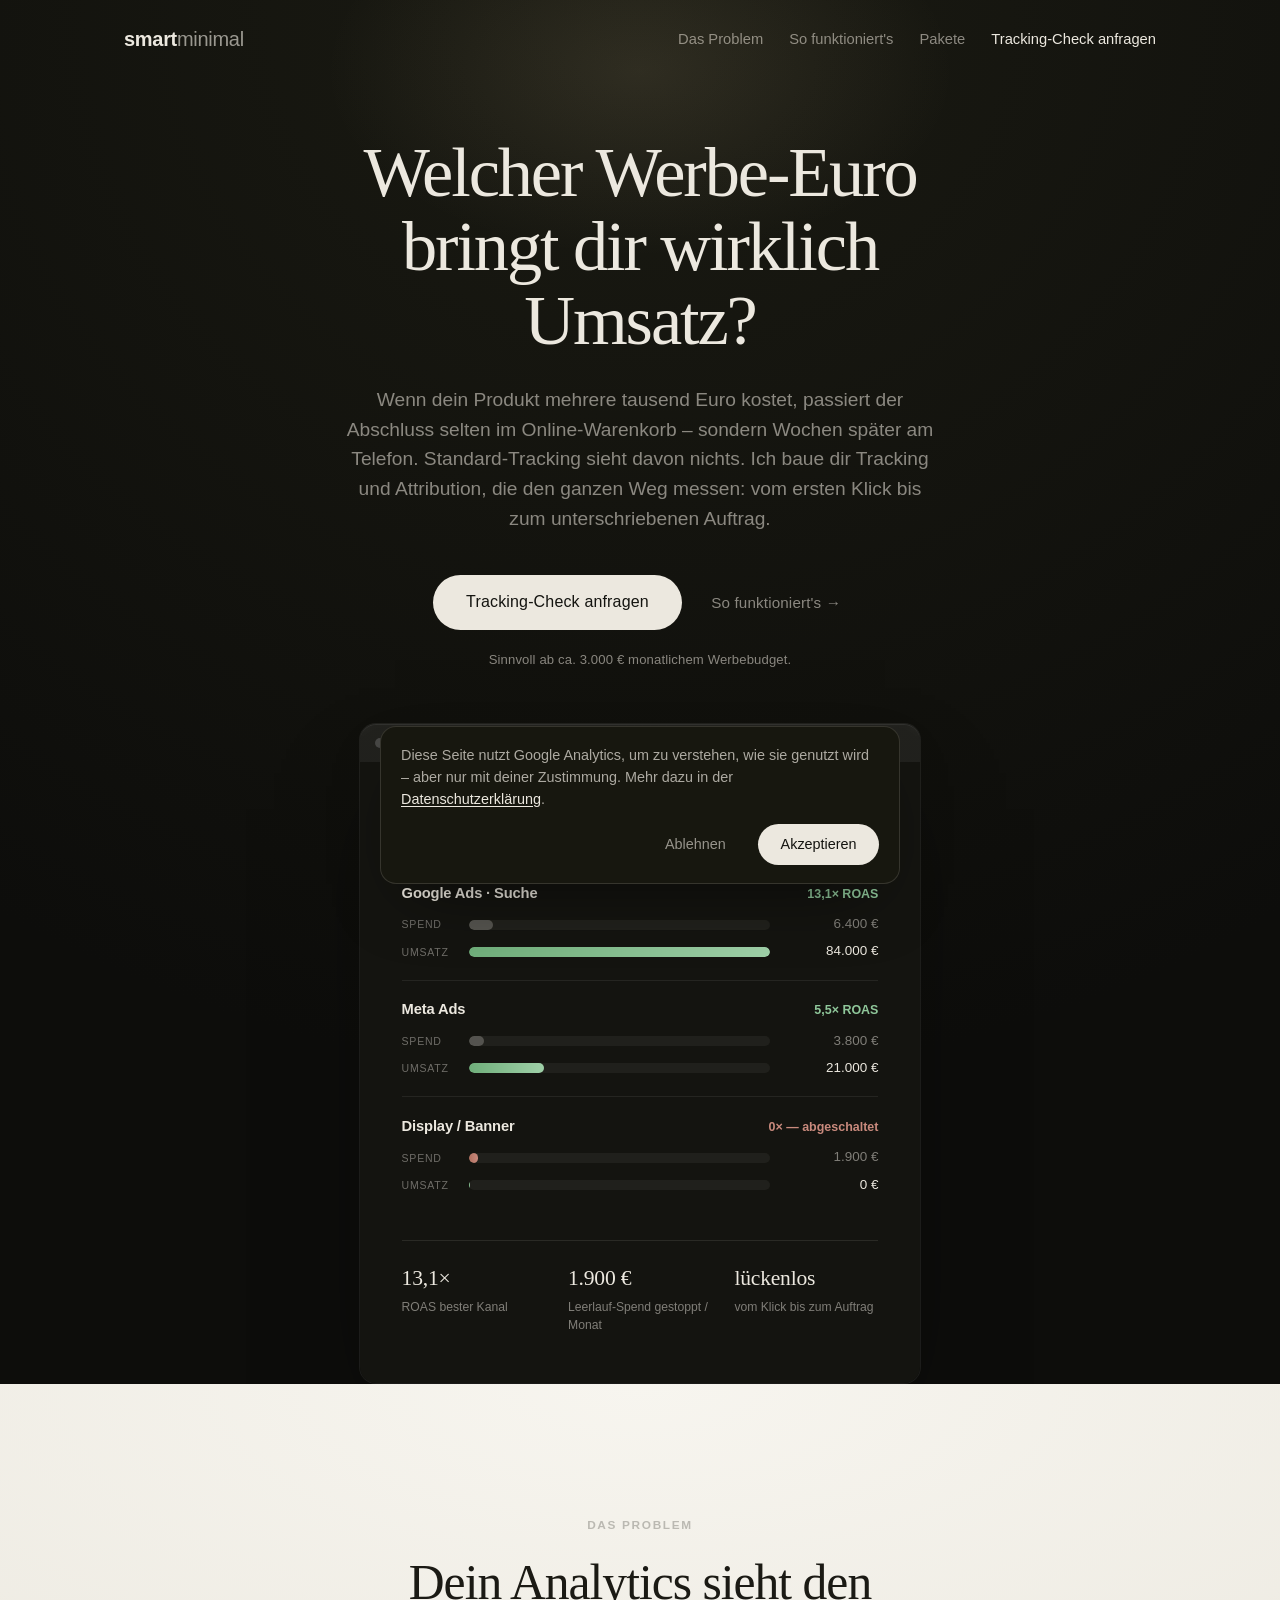
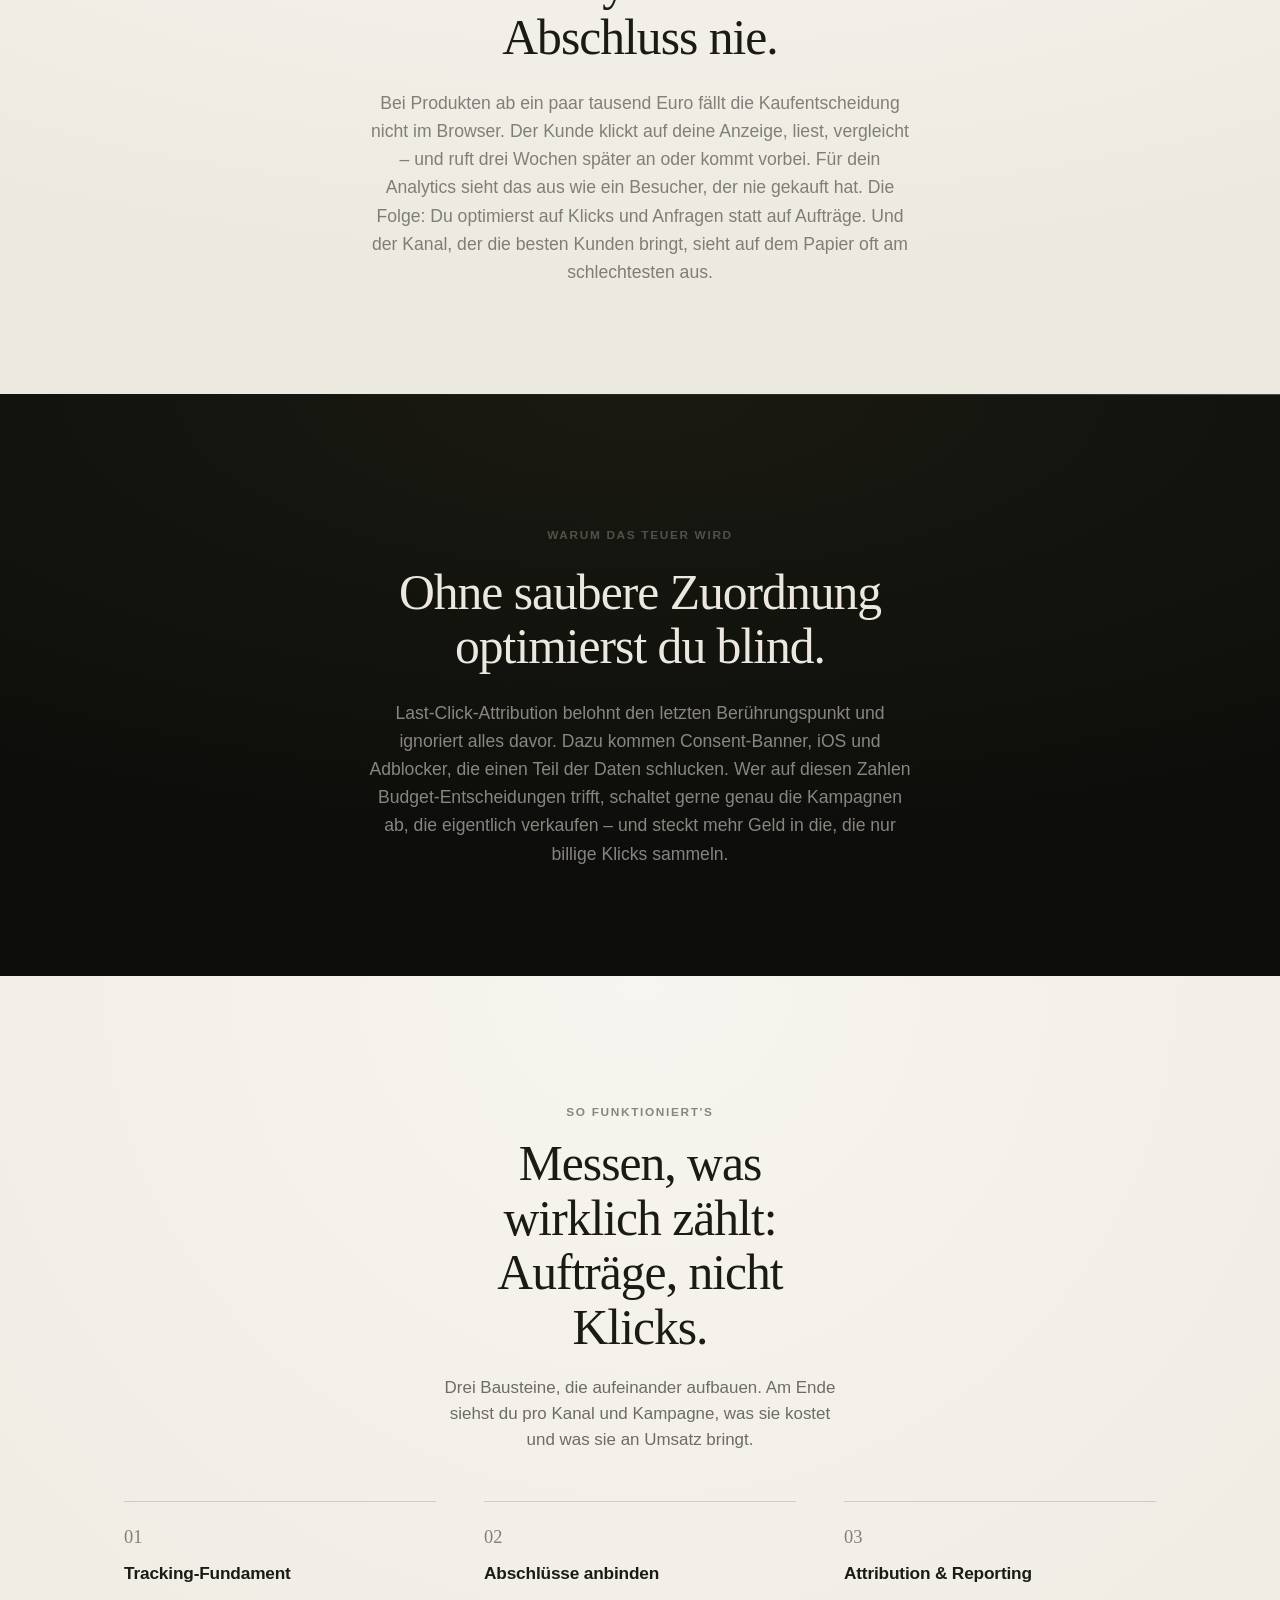
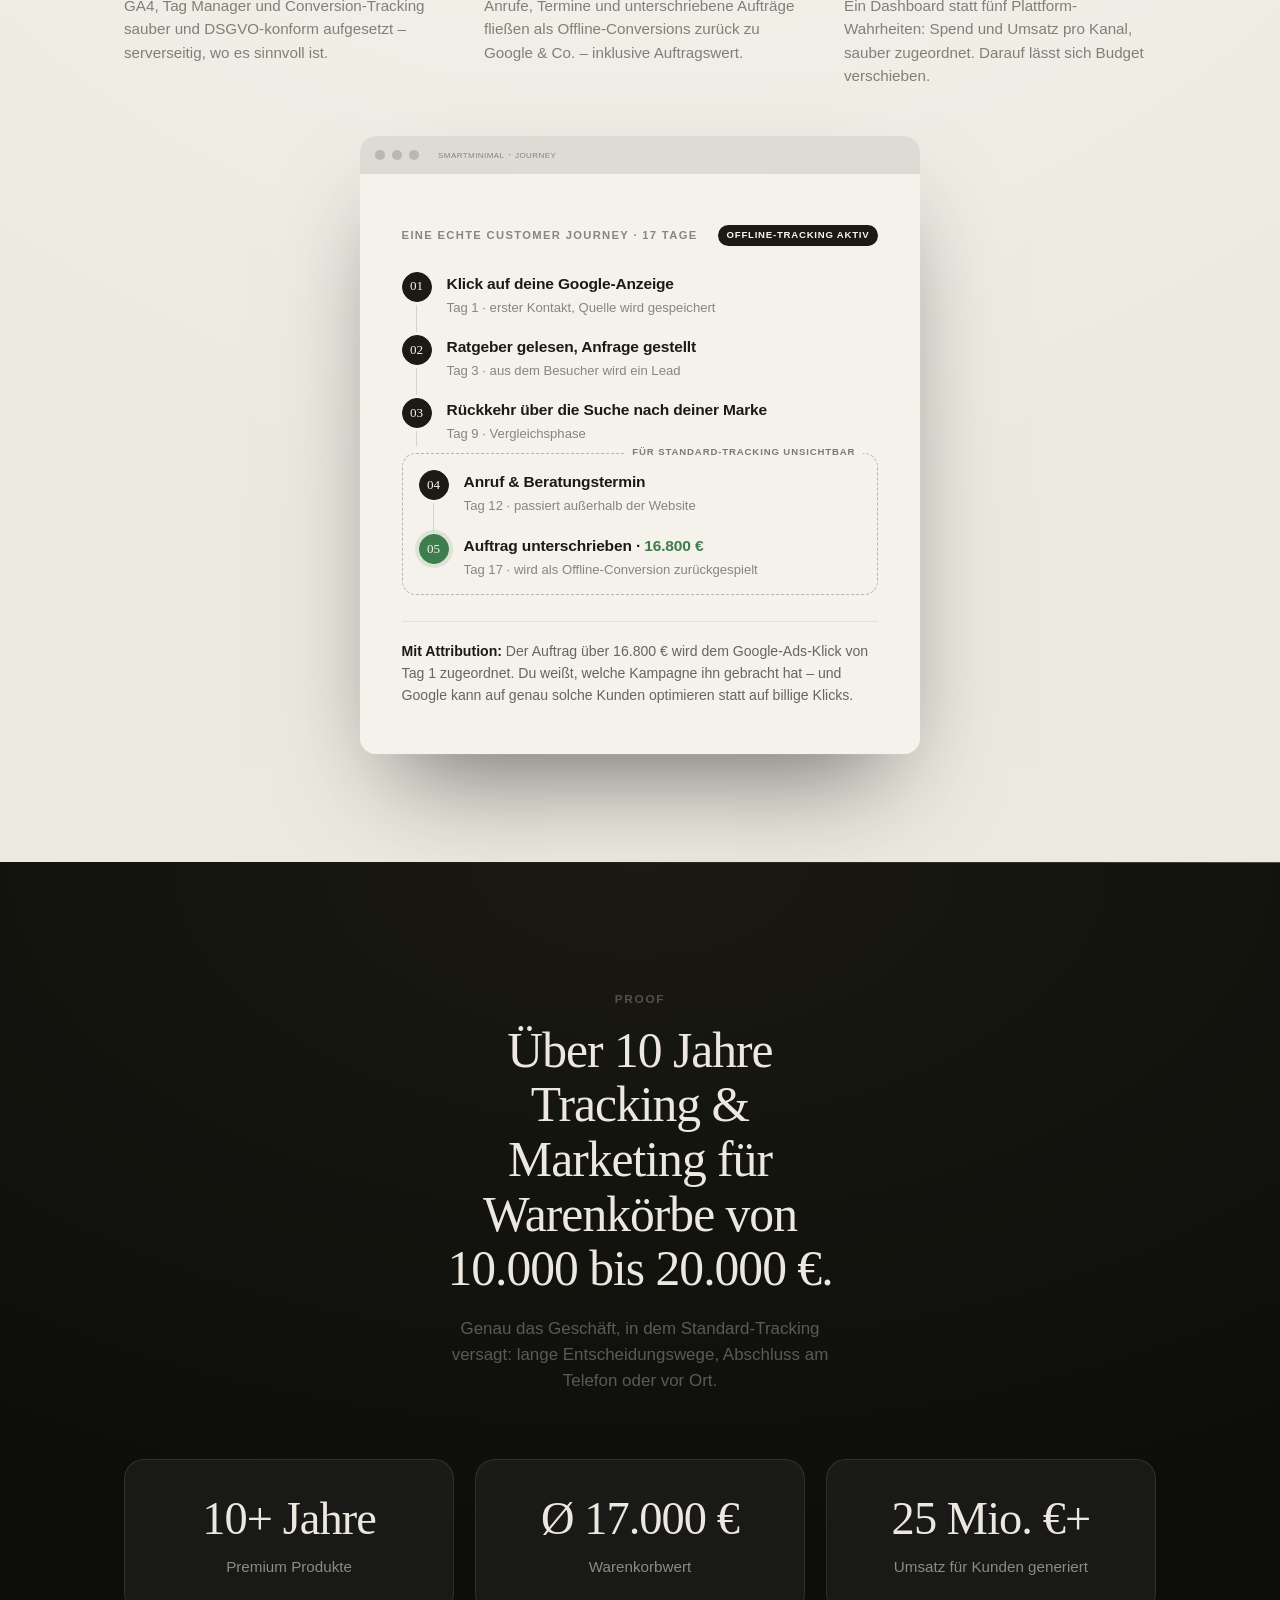
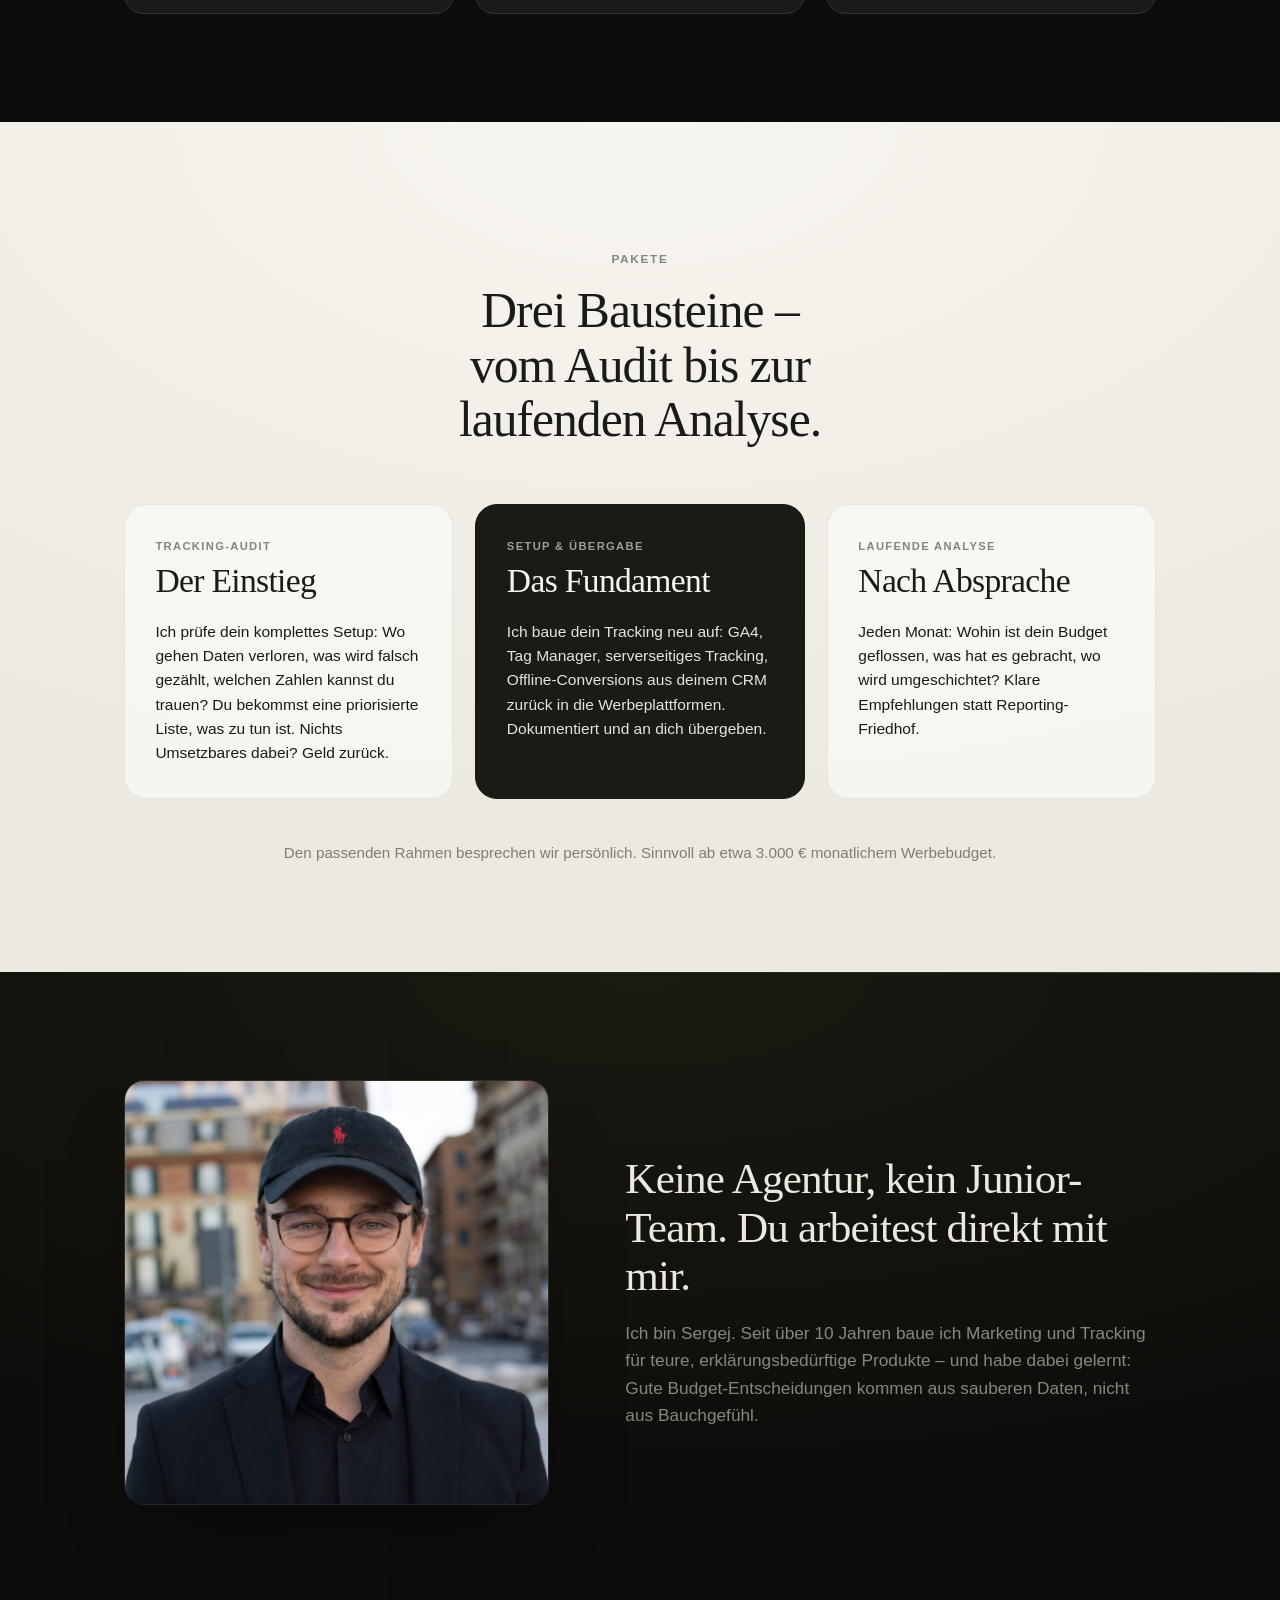
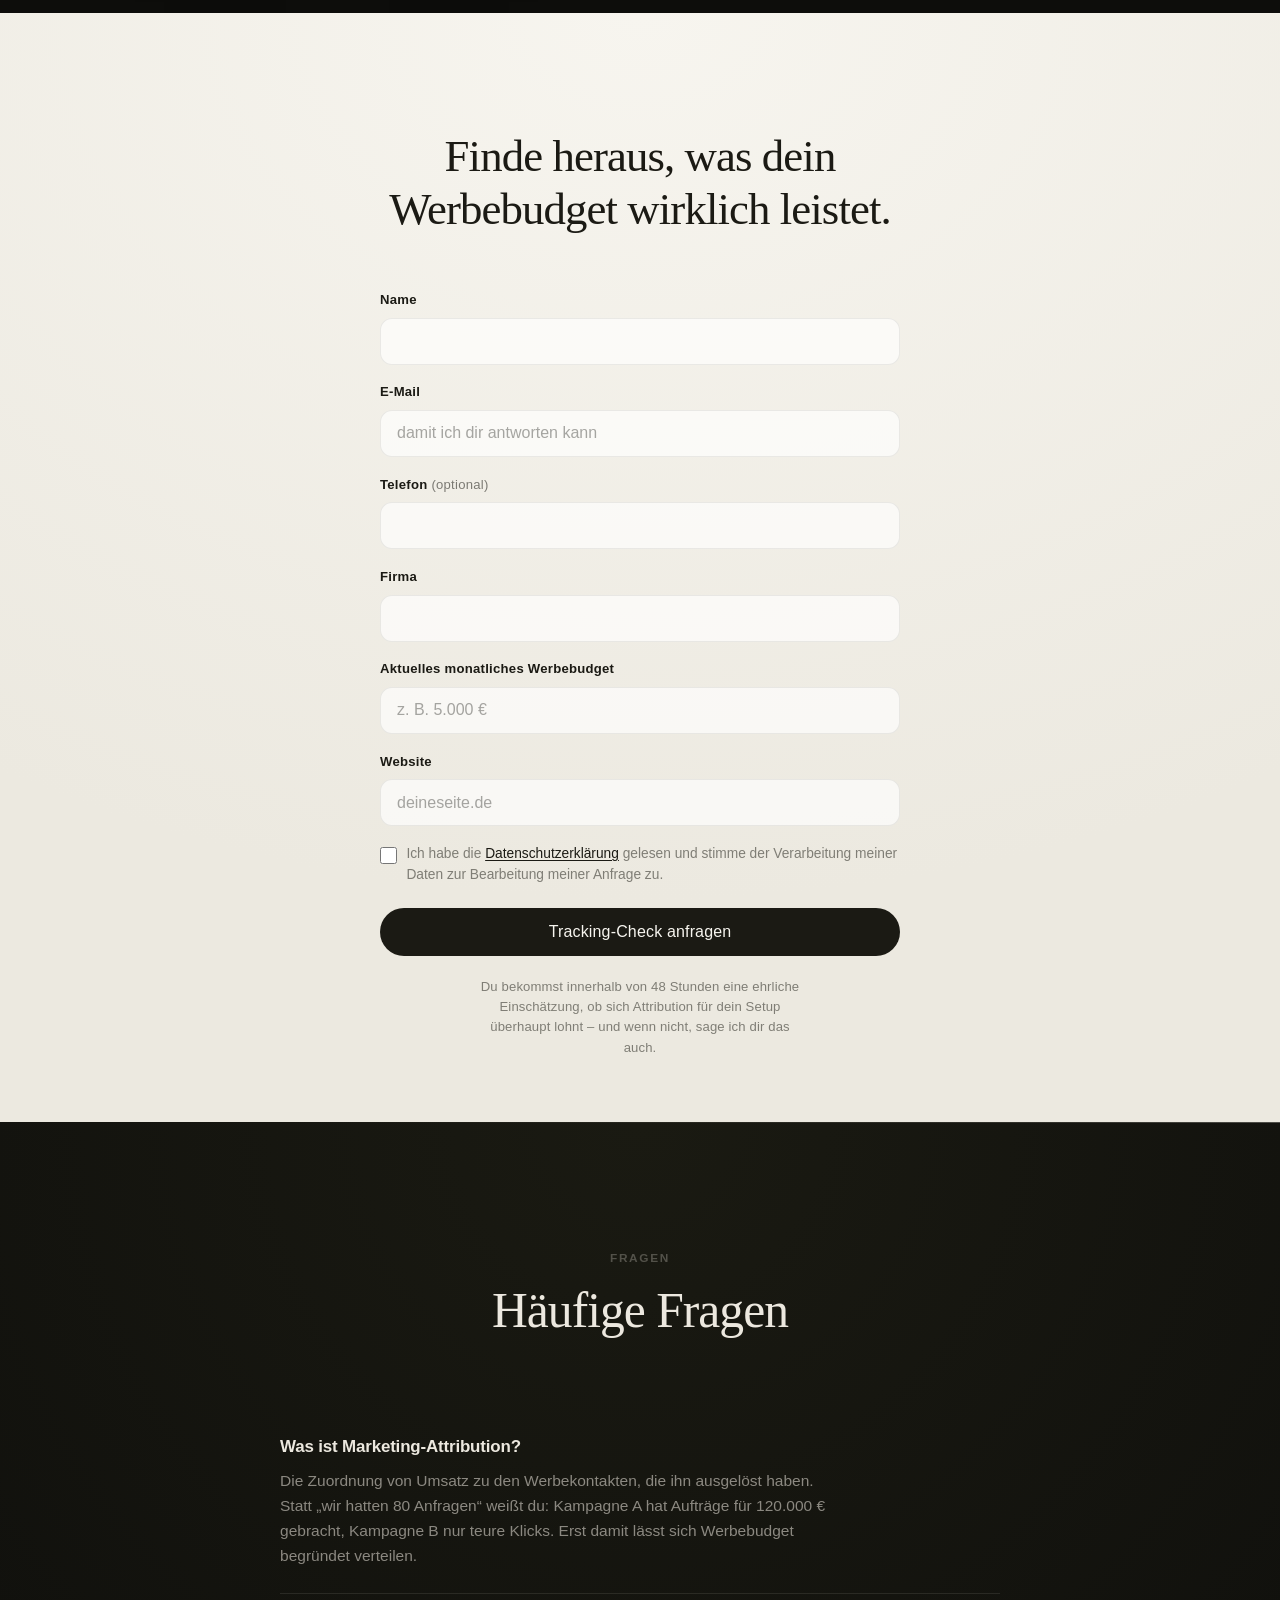
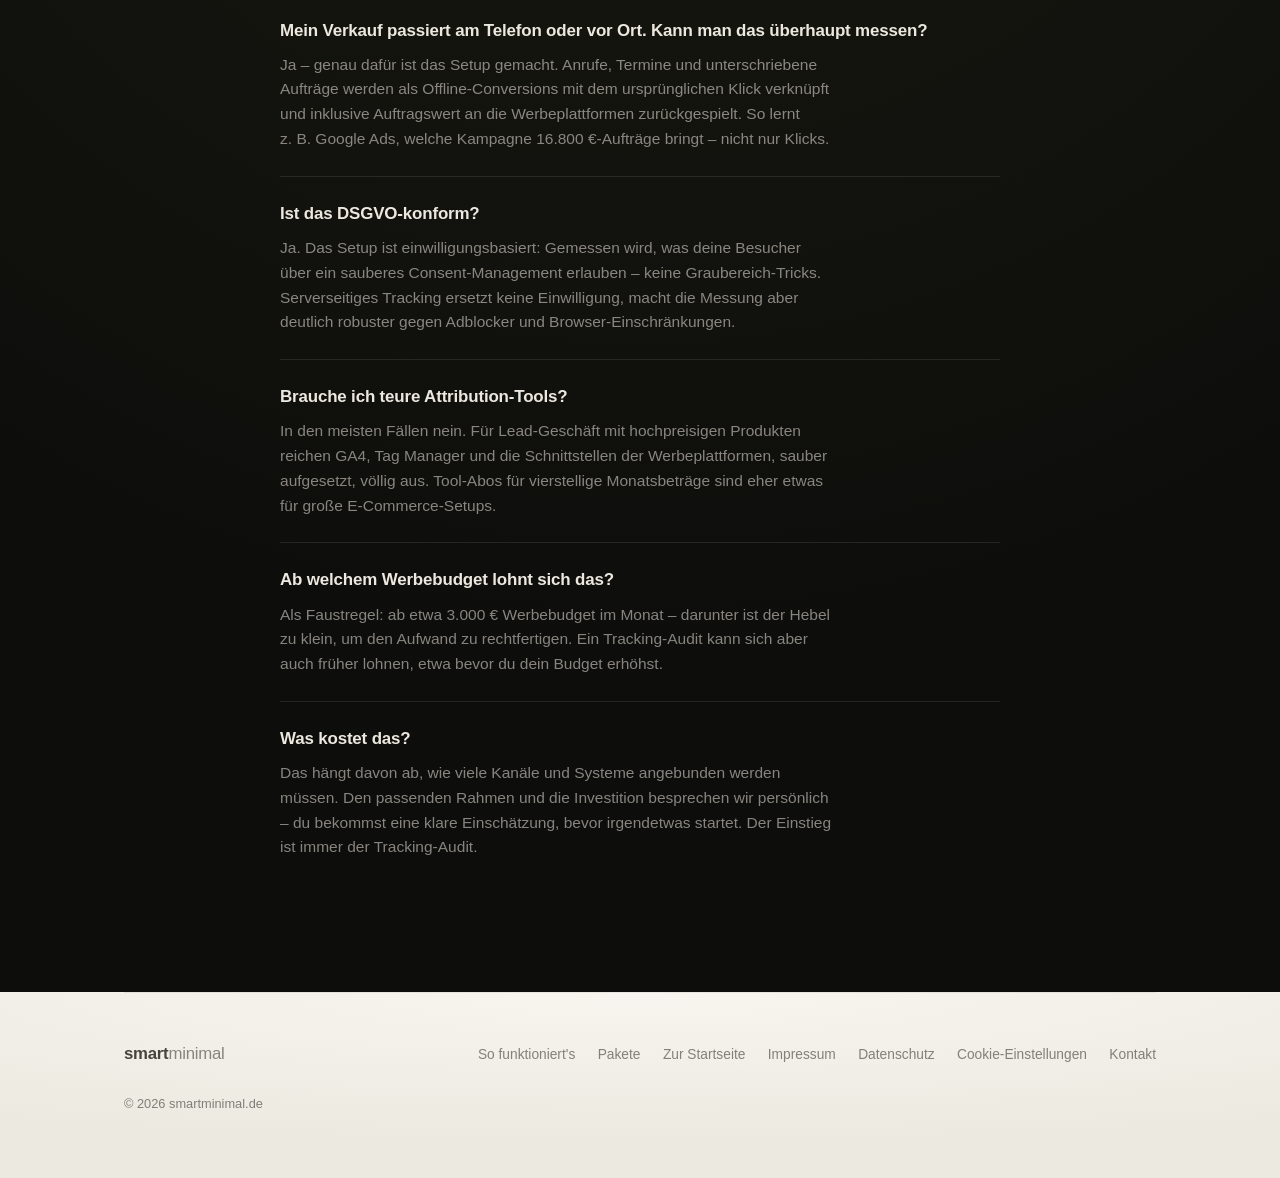
==== attribution/index.html @ c356ff99 "Attribution-Unterseite + Conversion-Fixes und Animationen auf der Startseite - Neue Seite /attributi" ====
<!DOCTYPE html>
<html lang="de">
  <head>
    <meta charset="UTF-8" />
    <meta name="viewport" content="width=device-width, initial-scale=1.0" />
    <title>Marketing-Attribution &amp; Tracking für hochpreisige Produkte — smart minimal</title>
    <meta
      name="description"
      content="Du gibst tausende Euro im Monat für Werbung aus – aber welcher Kanal bringt die Aufträge? Tracking, Offline-Conversions und Attribution für Produkte, die nicht per Klick gekauft werden. DSGVO-konform, dokumentiert übergeben."
    />
    <meta name="theme-color" content="#0d0d0b" />
    <meta name="author" content="Sergej Markwart" />
    <meta name="robots" content="index, follow, max-image-preview:large" />

    <meta property="og:type" content="website" />
    <meta property="og:site_name" content="smart minimal" />
    <meta property="og:locale" content="de_DE" />
    <meta property="og:title" content="Marketing-Attribution &amp; Tracking für hochpreisige Produkte — smart minimal" />
    <meta
      property="og:description"
      content="Welcher Werbe-Euro bringt dir wirklich Umsatz? Tracking, Offline-Conversions und Attribution für Produkte, die am Telefon verkauft werden – nicht im Warenkorb."
    />
    <meta property="og:url" content="https://smartminimal.de/attribution/" />
    <meta property="og:image" content="https://smartminimal.de/assets/og.png" />
    <meta property="og:image:width" content="1200" />
    <meta property="og:image:height" content="630" />
    <meta property="og:image:alt" content="smart minimal — Marketing-Attribution für hochpreisige Produkte" />
    <meta name="twitter:card" content="summary_large_image" />
    <meta name="twitter:title" content="Marketing-Attribution &amp; Tracking für hochpreisige Produkte — smart minimal" />
    <meta name="twitter:description" content="Welcher Werbe-Euro bringt dir wirklich Umsatz? Tracking und Attribution vom ersten Klick bis zum unterschriebenen Auftrag." />
    <meta name="twitter:image" content="https://smartminimal.de/assets/og.png" />

    <link rel="canonical" href="https://smartminimal.de/attribution/" />

    <link rel="icon" href="/assets/favicon.svg" type="image/svg+xml" />
    <link rel="icon" href="/assets/favicon-32.png" sizes="32x32" type="image/png" />
    <link rel="apple-touch-icon" href="/assets/apple-touch-icon.png" />
    <link rel="manifest" href="/site.webmanifest" />

    <style>
      :root {
        --sans: -apple-system, "SF Pro Text", "Segoe UI", Roboto, Helvetica,
          Arial, sans-serif;
        --serif: "New York", "Iowan Old Style", "Palatino Linotype", Palatino,
          Georgia, ui-serif, serif;

        /* paper band */
        --p-ink: #1b1a14;
        --p-muted: rgba(27, 26, 20, 0.52);
        --p-line: rgba(27, 26, 20, 0.08);
        --p-card: rgba(255, 255, 255, 0.55);
        --p-bgc: #f7f5ef;

        /* dark band */
        --d-fg: #ece8df;
        --d-muted: rgba(236, 232, 223, 0.55);
        --d-line: rgba(236, 232, 223, 0.1);
        --d-card: rgba(255, 255, 255, 0.05);
        --d-bgc: #17170f;
      }

      * { box-sizing: border-box; margin: 0; padding: 0; }
      html { scroll-behavior: smooth; }
      body {
        background: #0d0d0b;
        font-family: var(--sans);
        -webkit-font-smoothing: antialiased;
        text-rendering: optimizeLegibility;
        line-height: 1.55;
        overflow-x: hidden;
      }

      .inner { max-width: 1080px; margin: 0 auto; padding: 0 24px; width: 100%; }

      /* ---------- Bands ---------- */
      .band { position: relative; }
      .band.dark {
        background: radial-gradient(120% 100% at 50% 0%, #1a1a12 0%, #0d0d0b 78%);
        color: var(--d-fg);
      }
      .band.paper {
        background: radial-gradient(120% 100% at 50% 0%, #f7f5ef 0%, #ece9e0 80%);
        color: var(--p-ink);
      }

      /* ---------- Logo wordmark ---------- */
      .logo {
        font-family: var(--sans);
        font-weight: 600;
        letter-spacing: -0.015em;
        user-select: none;
        text-decoration: none;
        color: inherit;
        display: inline-block;
      }
      .logo .soft { font-weight: 500; opacity: 0.62; }

      /* ---------- Nav ---------- */
      .nav {
        display: flex;
        align-items: center;
        justify-content: space-between;
        padding: 24px 0 0;
      }
      .nav .logo { font-size: 1.25rem; }
      .nav-links { display: flex; align-items: center; gap: 26px; font-size: 0.92rem; }
      .nav-links a { color: var(--d-muted); text-decoration: none; transition: color 0.2s ease; }
      .nav-links a:hover { color: var(--d-fg); }
      .nav-links a.nav-cta { color: var(--d-fg); font-weight: 500; }
      @media (max-width: 600px) { .nav-links .nav-text { display: none; } }

      /* ---------- Buttons ---------- */
      .btn {
        font-family: var(--sans);
        cursor: pointer;
        border: none;
        text-decoration: none;
        display: inline-flex;
        align-items: center;
        gap: 0.5rem;
        transition: transform 0.18s ease, opacity 0.2s ease;
        font-size: 1rem;
        font-weight: 500;
        letter-spacing: 0.01em;
        padding: 0.95rem 2.1rem;
        border-radius: 999px;
      }
      .btn:hover { transform: translateY(-1px); }
      .btn:active { transform: translateY(0); opacity: 0.9; }
      .btn-light { background: #ece8df; color: #141410; }
      .btn-dark { background: #1b1a14; color: #f7f5ef; }
      .btn-ghost {
        background: none;
        padding: 0.5rem 0.4rem;
        font-size: 0.95rem;
      }
      .ghost-on-dark { color: var(--d-muted); }
      .ghost-on-dark:hover { color: var(--d-fg); }

      /* ---------- Hero ---------- */
      .hero { text-align: center; padding: 9vh 0 0; }
      .hero h1 {
        font-family: var(--serif);
        font-weight: 500;
        font-size: clamp(2.4rem, 6.4vw, 4.4rem);
        line-height: 1.05;
        letter-spacing: -0.03em;
        max-width: 18ch;
        margin: 0 auto;
      }
      .hero .lede {
        margin: 1.7rem auto 0;
        max-width: 56ch;
        font-size: clamp(1.05rem, 2.3vw, 1.2rem);
        color: var(--d-muted);
      }
      .cta-row {
        margin-top: 2.6rem;
        display: flex;
        align-items: center;
        justify-content: center;
        gap: 1.4rem;
        flex-wrap: wrap;
      }
      .cta-note { margin-top: 1.2rem; font-size: 0.82rem; color: var(--d-muted); letter-spacing: 0.01em; }
      .hero-mock { margin-top: 6vh; padding-bottom: 1px; display: flex; justify-content: center; }

      /* ---------- Browser window mock ---------- */
      .win {
        width: min(100%, 560px);
        border-radius: 16px;
        overflow: hidden;
      }
      .win-bar {
        height: 38px;
        display: flex;
        align-items: center;
        gap: 7px;
        padding: 0 15px;
        background: rgba(127, 127, 127, 0.16);
        backdrop-filter: blur(4px);
      }
      .win-bar i { width: 10px; height: 10px; border-radius: 50%; background: rgba(127, 127, 127, 0.4); }
      .win-url { margin-left: 12px; font-size: 11px; opacity: 0.45; font-variant: small-caps; letter-spacing: 0.04em; }

      .screen { padding: clamp(2rem, 5vw, 3.2rem) clamp(1.4rem, 4vw, 2.6rem) clamp(2rem, 4vw, 3rem); text-align: left; }
      .screen.light { background: #f4f2ea; color: #1b1a14; }
      .screen.dark { background: #141410; color: #ece8df; }

      .sys-head { display: flex; align-items: center; justify-content: space-between; margin-bottom: 1.7rem; }
      .sys-head .s-logo { font-size: 0.92rem; font-weight: 600; letter-spacing: -0.01em; opacity: 0.55; }
      .live { display: inline-flex; align-items: center; gap: 7px; font-size: 0.66rem; font-weight: 600; letter-spacing: 0.1em; text-transform: uppercase; color: rgba(236, 232, 223, 0.55); }
      .live .d { width: 7px; height: 7px; border-radius: 50%; background: #6fae7a; animation: pulse 2.6s ease-out infinite; }
      @keyframes pulse {
        0% { box-shadow: 0 0 0 0 rgba(111, 174, 122, 0.5); }
        70% { box-shadow: 0 0 0 7px rgba(111, 174, 122, 0); }
        100% { box-shadow: 0 0 0 0 rgba(111, 174, 122, 0); }
      }

      /* ---------- Kanal-Chart: Spend vs. Umsatz (hero mock) ---------- */
      .ch { padding: 1.1rem 0; border-top: 1px solid rgba(236, 232, 223, 0.08); }
      .ch:first-of-type { border-top: none; padding-top: 0; }
      .ch:last-of-type { padding-bottom: 0; }
      .ch-head { display: flex; align-items: baseline; justify-content: space-between; gap: 1rem; margin-bottom: 0.6rem; }
      .ch-name { font-size: 0.92rem; font-weight: 600; letter-spacing: -0.01em; }
      .ch-roas { font-size: 0.78rem; font-weight: 600; color: #8fc79a; font-variant-numeric: tabular-nums; flex-shrink: 0; }
      .ch-roas.bad { color: #c98a7d; }
      .ba-row { display: flex; align-items: center; gap: 0.8rem; margin-bottom: 0.4rem; }
      .ba-row:last-child { margin-bottom: 0; }
      .ba-lab { width: 3.4rem; flex-shrink: 0; font-size: 0.66rem; text-transform: uppercase; letter-spacing: 0.07em; color: rgba(236, 232, 223, 0.42); }
      .ba-track { flex: 1; height: 10px; border-radius: 6px; background: rgba(236, 232, 223, 0.06); overflow: hidden; }
      .ba-fill { height: 100%; border-radius: 6px; display: block; }
      .ba-fill.before { background: rgba(236, 232, 223, 0.26); }
      .ba-fill.after { background: linear-gradient(90deg, #6fae7a, #9fd0a8); }
      .ba-fill.dead { background: linear-gradient(90deg, #b0705f, #c98a7d); }
      .ba-val { width: 6rem; flex-shrink: 0; text-align: right; font-size: 0.84rem; font-variant-numeric: tabular-nums; color: var(--d-fg); }
      .ba-row.is-before .ba-val { color: rgba(236, 232, 223, 0.5); }

      .fchart-foot { display: flex; gap: 1.4rem; margin-top: 1.7rem; padding-top: 1.3rem; border-top: 1px solid rgba(236, 232, 223, 0.1); }
      .fchart-foot .stat { flex: 1; }
      .fchart-foot .stat .v { font-family: var(--serif); font-size: 1.35rem; font-weight: 500; letter-spacing: -0.01em; }
      .fchart-foot .stat .k { font-size: 0.76rem; color: rgba(236, 232, 223, 0.5); margin-top: 2px; }

      /* ---------- Journey-Timeline (light mock) ---------- */
      #how { padding-bottom: 12vh; }
      .mock-center { margin: 3rem auto 0; display: flex; justify-content: center; }
      .jhead { display: flex; align-items: center; justify-content: space-between; margin-bottom: 1.6rem; }
      .jhead .t { font-size: 0.7rem; font-weight: 600; text-transform: uppercase; letter-spacing: 0.12em; color: rgba(27, 26, 20, 0.5); }
      .tag-live { font-size: 0.6rem; font-weight: 600; letter-spacing: 0.08em; text-transform: uppercase; padding: 3px 9px; border-radius: 999px; background: #1b1a14; color: #f7f5ef; }
      .road { display: flex; flex-direction: column; }
      .r-item { display: flex; gap: 15px; }
      .r-rail { display: flex; flex-direction: column; align-items: center; }
      .r-dot {
        width: 30px; height: 30px; border-radius: 50%; flex-shrink: 0;
        border: 1.5px solid rgba(27, 26, 20, 0.3);
        display: flex; align-items: center; justify-content: center;
        font-family: var(--serif); font-size: 0.82rem; color: rgba(27, 26, 20, 0.65);
      }
      .r-line { width: 1.5px; flex: 1; min-height: 15px; background: rgba(27, 26, 20, 0.14); margin: 3px 0; }
      .r-body { padding-bottom: 17px; }
      .r-item:last-child .r-body { padding-bottom: 0; }
      .r-title { font-size: 0.97rem; font-weight: 600; letter-spacing: -0.01em; }
      .r-sub { font-size: 0.82rem; color: rgba(27, 26, 20, 0.5); margin-top: 2px; }
      .r-item.done .r-dot { background: #1b1a14; color: #f7f5ef; border-color: #1b1a14; }
      .r-item.win-step .r-dot { background: #3e7d4c; border-color: #3e7d4c; color: #f7f5ef; box-shadow: 0 0 0 4px rgba(62, 125, 76, 0.12); }
      .r-title .money { color: #3e7d4c; }

      .blind { position: relative; margin-top: 4px; padding: 16px 16px 14px; border: 1.5px dashed rgba(27, 26, 20, 0.28); border-radius: 14px; }
      .blind-tag {
        position: absolute; top: -9px; right: 14px;
        background: #f4f2ea; padding: 0 8px;
        font-size: 0.6rem; font-weight: 600; letter-spacing: 0.09em; text-transform: uppercase;
        color: rgba(27, 26, 20, 0.55);
      }
      .j-foot { margin-top: 1.6rem; padding-top: 1.2rem; border-top: 1px solid rgba(27, 26, 20, 0.08); font-size: 0.88rem; line-height: 1.55; color: rgba(27, 26, 20, 0.65); }
      .j-foot strong { color: #1b1a14; }

      /* ---------- Statement sections ---------- */
      .statement { text-align: center; padding: 12vh 0; }
      .statement .sc-eyebrow { font-size: 0.74rem; font-weight: 600; text-transform: uppercase; letter-spacing: 0.14em; opacity: 0.5; margin-bottom: 1.3rem; }
      .statement h2 {
        font-family: var(--serif);
        font-weight: 500;
        font-size: clamp(2rem, 5vw, 3.1rem);
        letter-spacing: -0.02em;
        line-height: 1.1;
        max-width: 20ch;
        margin: 0 auto;
      }
      .statement p { margin: 1.5rem auto 0; max-width: 56ch; font-size: 1.1rem; line-height: 1.6; }
      .band.dark .statement p { color: var(--d-muted); }
      .band.paper .statement p { color: var(--p-muted); }

      /* ---------- Section heads ---------- */
      .section-head { text-align: center; max-width: 46ch; margin: 0 auto; padding-top: 12vh; }
      .section-head .sc-eyebrow { font-size: 0.74rem; font-weight: 600; text-transform: uppercase; letter-spacing: 0.14em; opacity: 0.5; margin-bottom: 1rem; }
      .section-head h2 { font-family: var(--serif); font-weight: 500; font-size: clamp(2rem, 5vw, 3.1rem); letter-spacing: -0.02em; line-height: 1.1; }
      .section-head p { margin: 1.2rem auto 0; max-width: 54ch; opacity: 0.62; font-size: 1.06rem; }
      .band.dark .section-head p { color: var(--d-muted); }

      /* ---------- Steps ---------- */
      .steps { display: grid; grid-template-columns: repeat(3, 1fr); column-gap: clamp(1.6rem, 4vw, 3rem); padding: 3rem 0 0; }
      @media (max-width: 760px) { .steps { grid-template-columns: 1fr; row-gap: 1.8rem; } }
      .step { padding-top: 1.3rem; border-top: 1px solid rgba(27, 26, 20, 0.16); }
      .step .num { font-family: var(--serif); font-size: 1.15rem; font-weight: 500; color: var(--p-muted); font-variant-numeric: tabular-nums; }
      .step h3 { margin-top: 0.5rem; font-size: 1.08rem; font-weight: 600; letter-spacing: -0.01em; }
      .step p { margin-top: 0.45rem; color: var(--p-muted); font-size: 0.95rem; }

      /* ---------- Proof (stat cards) ---------- */
      .proof { padding-bottom: 12vh; }
      .stats { display: grid; grid-template-columns: repeat(3, 1fr); gap: 1.3rem; padding: 4rem 0 0; }
      @media (max-width: 760px) { .stats { grid-template-columns: 1fr; } }
      .stat-card { border: 1px solid var(--d-line); background: var(--d-card); border-radius: 20px; padding: 2.2rem 1.9rem; text-align: center; }
      .stat-card .v { font-family: var(--serif); font-weight: 500; font-size: clamp(2.2rem, 5vw, 2.9rem); letter-spacing: -0.02em; line-height: 1.05; }
      .stat-card .k { margin-top: 0.7rem; font-size: 0.95rem; color: var(--d-muted); }

      /* ---------- Offers (plan cards) ---------- */
      .pricing { padding: 0 0 12vh; }
      .plans { display: grid; grid-template-columns: repeat(3, 1fr); gap: 1.4rem; margin: 3.5rem auto 0; }
      @media (max-width: 820px) { .plans { grid-template-columns: 1fr; max-width: 460px; } }
      .plan { border: 1px solid var(--p-line); background: var(--p-card); border-radius: 22px; padding: 2.1rem 1.9rem; display: flex; flex-direction: column; }
      .plan.pro { background: #1b1a14; color: #f7f5ef; border-color: #1b1a14; }
      .plan .plan-name { font-size: 0.7rem; font-weight: 600; text-transform: uppercase; letter-spacing: 0.12em; color: var(--p-muted); }
      .plan.pro .plan-name { color: rgba(247, 245, 239, 0.6); }
      .plan .price { font-family: var(--serif); font-weight: 500; font-size: 2.1rem; letter-spacing: -0.02em; margin-top: 0.55rem; line-height: 1; }
      .plan .plan-body { margin-top: 1.4rem; font-size: 0.97rem; line-height: 1.55; color: var(--p-ink); }
      .plan.pro .plan-body { color: rgba(247, 245, 239, 0.92); }
      .offer-foot { text-align: center; margin-top: 2.6rem; font-size: 0.95rem; color: var(--p-muted); }

      /* ---------- FAQ ---------- */
      .faq { max-width: 720px; margin: 4.5rem auto 0; }
      .faq-item { padding: 1.5rem 0; border-top: 1px solid rgba(27, 26, 20, 0.14); }
      .faq-item:first-child { border-top: none; }
      .faq-item h3 { font-size: 1.06rem; font-weight: 600; letter-spacing: -0.01em; color: var(--p-ink); }
      .faq-item p { margin-top: 0.55rem; color: var(--p-muted); font-size: 0.97rem; line-height: 1.6; max-width: 64ch; }
      .band.dark .faq-item { border-top-color: var(--d-line); }
      .band.dark .faq-item h3 { color: var(--d-fg); }
      .band.dark .faq-item p { color: var(--d-muted); }

      /* ---------- Who I am ---------- */
      .who { display: grid; grid-template-columns: 0.8fr 1fr; gap: clamp(2rem, 6vw, 5rem); align-items: center; padding: 12vh 0; }
      @media (max-width: 820px) { .who { grid-template-columns: 1fr; text-align: center; } .portrait { max-width: 360px; margin: 0 auto; } }
      .who h2 { font-family: var(--serif); font-weight: 500; font-size: clamp(1.9rem, 4.4vw, 2.7rem); line-height: 1.12; letter-spacing: -0.02em; }
      .who p { margin-top: 1.2rem; font-size: 1.08rem; line-height: 1.6; color: var(--d-muted); }
      .portrait {
        width: 100%; height: auto; aspect-ratio: 1 / 1; object-fit: cover; object-position: center;
        border-radius: 20px; border: 1px solid var(--d-line);
        box-shadow: 0 40px 80px -40px rgba(0, 0, 0, 0.65); display: block;
      }

      /* ---------- Close + form ---------- */
      .closing { text-align: center; padding: 13vh 0 4rem; }
      .closing h2 {
        font-family: var(--serif); font-weight: 500;
        font-size: clamp(1.9rem, 4.8vw, 2.8rem);
        letter-spacing: -0.02em; line-height: 1.18;
        max-width: 24ch; margin: 0 auto;
      }
      .form-wrap { max-width: 520px; margin: 3.4rem auto 0; text-align: left; }
      .field { margin-bottom: 1.1rem; }
      .field label { display: block; font-size: 0.82rem; font-weight: 600; letter-spacing: 0.02em; color: var(--p-ink); margin-bottom: 0.45rem; }
      .field input {
        width: 100%; font-family: var(--sans); font-size: 1rem; color: var(--p-ink);
        background: rgba(255, 255, 255, 0.65);
        border: 1px solid var(--p-line); border-radius: 12px;
        padding: 0.85rem 1rem; transition: border-color 0.2s ease;
      }
      .field input::placeholder { color: rgba(27, 26, 20, 0.38); }
      .field input:focus { outline: none; border-color: rgba(27, 26, 20, 0.4); }
      .consent { margin: 0.3rem 0 1.4rem; }
      .consent label { display: flex; align-items: flex-start; gap: 0.6rem; font-size: 0.86rem; line-height: 1.5; color: var(--p-muted); cursor: pointer; }
      .consent input { margin-top: 0.18rem; width: 1.05rem; height: 1.05rem; flex-shrink: 0; accent-color: #1b1a14; cursor: pointer; }
      .consent a { color: var(--p-ink); text-underline-offset: 2px; }
      .form-submit { margin-top: 0.6rem; }
      .form-submit .btn { width: 100%; justify-content: center; }
      .closing .cta-note { color: var(--p-muted); margin-top: 1.3rem; max-width: 46ch; margin-left: auto; margin-right: auto; }

      /* ---------- Footer ---------- */
      footer { border-top: 1px solid var(--p-line); padding: 3rem 0 4rem; }
      .foot-row { display: flex; align-items: center; justify-content: space-between; flex-wrap: wrap; gap: 1rem; }
      .foot-row .logo { font-size: 1.05rem; opacity: 0.8; }
      .foot-links { display: flex; gap: 1.4rem; flex-wrap: wrap; font-size: 0.86rem; }
      .foot-links a { color: var(--p-muted); text-decoration: none; transition: color 0.2s ease; }
      .foot-links a:hover { color: var(--p-ink); }
      .copyright { margin-top: 1.7rem; font-size: 0.8rem; color: var(--p-muted); }

      /* ---------- Motion & Glanz ---------- */
      .reveal {
        opacity: 0;
        transform: translateY(22px);
        transition: opacity 0.8s ease, transform 0.8s cubic-bezier(0.16, 1, 0.3, 1);
      }
      .reveal.in { opacity: 1; transform: none; }
      .steps .step:nth-child(2), .stats .stat-card:nth-child(2), .plans .plan:nth-child(2),
      .who .who-copy { transition-delay: 0.12s; }
      .steps .step:nth-child(3), .stats .stat-card:nth-child(3), .plans .plan:nth-child(3) { transition-delay: 0.24s; }

      @keyframes rise { from { opacity: 0; transform: translateY(16px); } to { opacity: 1; transform: none; } }
      .hero h1, .hero .lede, .hero .cta-row, .hero .cta-note, .hero-mock {
        animation: rise 0.9s cubic-bezier(0.16, 1, 0.3, 1) both;
      }
      .hero .lede { animation-delay: 0.1s; }
      .hero .cta-row { animation-delay: 0.2s; }
      .hero .cta-note { animation-delay: 0.28s; }
      .hero-mock { animation-delay: 0.36s; }

      .hero { isolation: isolate; }
      .hero::before {
        content: "";
        position: absolute;
        z-index: -1;
        left: 50%;
        top: -14%;
        width: min(900px, 120vw);
        aspect-ratio: 1.7;
        transform: translateX(-50%);
        background: radial-gradient(50% 50% at 50% 50%, rgba(226, 205, 160, 0.11), transparent 70%);
        pointer-events: none;
        animation: breathe 9s ease-in-out infinite alternate;
      }
      @keyframes breathe {
        from { opacity: 0.55; transform: translateX(-50%) scale(1); }
        to { opacity: 1; transform: translateX(-50%) scale(1.12); }
      }

      .band::after {
        content: "";
        position: absolute;
        top: 0; left: 0; right: 0;
        height: 1px;
        pointer-events: none;
        background: linear-gradient(90deg, transparent 10%, rgba(236, 232, 223, 0.25) 38%, rgba(255, 253, 245, 0.6) 50%, rgba(236, 232, 223, 0.25) 62%, transparent 90%);
        background-size: 220% 100%;
        opacity: 0.55;
        animation: seam 14s linear infinite;
      }
      .band:first-child::after { display: none; }
      @keyframes seam { from { background-position: 130% 0; } to { background-position: -130% 0; } }

      .win {
        box-shadow:
          0 0 0 1px rgba(255, 255, 255, 0.07),
          inset 0 1px 0 rgba(255, 255, 255, 0.08),
          0 50px 100px -35px rgba(0, 0, 0, 0.55);
      }

      .ba-fill { transition: width 1.1s cubic-bezier(0.22, 1, 0.36, 1); }

      .btn-light:hover { box-shadow: 0 8px 30px -8px rgba(236, 232, 223, 0.4); }
      .btn-dark:hover { box-shadow: 0 8px 30px -10px rgba(27, 26, 20, 0.45); }

      @media (prefers-reduced-motion: reduce) {
        html { scroll-behavior: auto; }
        .reveal { opacity: 1; transform: none; transition: none; }
        .hero h1, .hero .lede, .hero .cta-row, .hero .cta-note, .hero-mock { animation: none; }
        .hero::before, .band::after, .live .d { animation: none; }
        .ba-fill { transition: none; }
      }
    </style>

    <script type="application/ld+json">
    {
      "@context": "https://schema.org",
      "@graph": [
        {
          "@type": "WebPage",
          "@id": "https://smartminimal.de/attribution/#webpage",
          "url": "https://smartminimal.de/attribution/",
          "name": "Marketing-Attribution & Tracking für hochpreisige Produkte",
          "inLanguage": "de-DE",
          "isPartOf": { "@id": "https://smartminimal.de/#website" },
          "about": { "@id": "https://smartminimal.de/#business" }
        },
        {
          "@type": "Service",
          "@id": "https://smartminimal.de/attribution/#service",
          "name": "Marketing-Attribution & Conversion-Tracking",
          "serviceType": "Marketing-Attribution, Conversion-Tracking, Offline-Conversion-Tracking",
          "provider": { "@id": "https://smartminimal.de/#business" },
          "areaServed": { "@type": "Country", "name": "Deutschland" },
          "description": "Tracking, Offline-Conversions und Attribution für hochpreisige, erklärungsbedürftige Produkte: vom ersten Klick bis zum unterschriebenen Auftrag messen, welcher Kanal Umsatz bringt."
        },
        {
          "@type": "FAQPage",
          "@id": "https://smartminimal.de/attribution/#faq",
          "mainEntity": [
            {
              "@type": "Question",
              "name": "Was ist Marketing-Attribution?",
              "acceptedAnswer": {
                "@type": "Answer",
                "text": "Die Zuordnung von Umsatz zu den Werbekontakten, die ihn ausgelöst haben. Statt „wir hatten 80 Anfragen“ weißt du: Kampagne A hat Aufträge für 120.000 € gebracht, Kampagne B nur teure Klicks. Erst damit lässt sich Werbebudget begründet verteilen."
              }
            },
            {
              "@type": "Question",
              "name": "Mein Verkauf passiert am Telefon oder vor Ort. Kann man das überhaupt messen?",
              "acceptedAnswer": {
                "@type": "Answer",
                "text": "Ja, genau dafür ist das Setup gemacht. Anrufe, Termine und unterschriebene Aufträge werden als Offline-Conversions mit dem ursprünglichen Klick verknüpft und inklusive Auftragswert an die Werbeplattformen zurückgespielt. So lernt z. B. Google Ads, welche Kampagne 16.800 €-Aufträge bringt – nicht nur Klicks."
              }
            },
            {
              "@type": "Question",
              "name": "Ist das DSGVO-konform?",
              "acceptedAnswer": {
                "@type": "Answer",
                "text": "Ja. Das Setup ist einwilligungsbasiert: Gemessen wird, was deine Besucher über ein sauberes Consent-Management erlauben – keine Graubereich-Tricks. Serverseitiges Tracking ersetzt keine Einwilligung, macht die Messung aber deutlich robuster gegen Adblocker und Browser-Einschränkungen."
              }
            },
            {
              "@type": "Question",
              "name": "Brauche ich teure Attribution-Tools?",
              "acceptedAnswer": {
                "@type": "Answer",
                "text": "In den meisten Fällen nein. Für Lead-Geschäft mit hochpreisigen Produkten reichen GA4, Tag Manager und die Schnittstellen der Werbeplattformen, sauber aufgesetzt, völlig aus. Tool-Abos für vierstellige Monatsbeträge sind eher etwas für große E-Commerce-Setups."
              }
            },
            {
              "@type": "Question",
              "name": "Ab welchem Werbebudget lohnt sich Attribution?",
              "acceptedAnswer": {
                "@type": "Answer",
                "text": "Als Faustregel ab etwa 3.000 € Werbebudget im Monat – darunter ist der Hebel zu klein, um den Aufwand zu rechtfertigen. Ein Tracking-Audit kann sich aber auch früher lohnen, etwa bevor du dein Budget erhöhst."
              }
            },
            {
              "@type": "Question",
              "name": "Was kostet das?",
              "acceptedAnswer": {
                "@type": "Answer",
                "text": "Das hängt davon ab, wie viele Kanäle und Systeme angebunden werden müssen. Den passenden Rahmen und die Investition besprechen wir persönlich – du bekommst eine klare Einschätzung, bevor irgendetwas startet. Der Einstieg ist immer der Tracking-Audit."
              }
            }
          ]
        }
      ]
    }
    </script>
  </head>
  <body>
    <!-- ===================== 1 · HERO (dark) ===================== -->
    <div class="band dark">
      <div class="inner">
        <nav class="nav">
          <a class="logo" href="/" aria-label="smartminimal">smart<span class="soft">minimal</span></a>
          <div class="nav-links">
            <a class="nav-text" href="#problem">Das Problem</a>
            <a class="nav-text" href="#how">So funktioniert's</a>
            <a class="nav-text" href="#pakete">Pakete</a>
            <a class="nav-cta" href="#anfrage">Tracking-Check anfragen</a>
          </div>
        </nav>

        <header class="hero">
          <h1>Welcher Werbe&#8209;Euro bringt dir wirklich Umsatz?</h1>
          <p class="lede">
            Wenn dein Produkt mehrere tausend Euro kostet, passiert der Abschluss
            selten im Online-Warenkorb – sondern Wochen später am Telefon.
            Standard-Tracking sieht davon nichts. Ich baue dir Tracking und
            Attribution, die den ganzen Weg messen: vom ersten Klick bis zum
            unterschriebenen Auftrag.
          </p>
          <div class="cta-row">
            <a class="btn btn-light" href="#anfrage">Tracking-Check anfragen</a>
            <a class="btn btn-ghost ghost-on-dark" href="#how">So funktioniert's →</a>
          </div>
          <p class="cta-note">Sinnvoll ab ca. 3.000 € monatlichem Werbebudget.</p>

          <div class="hero-mock">
            <div class="win">
              <div class="win-bar"><i></i><i></i><i></i><span class="win-url">smartminimal · attribution</span></div>
              <div class="screen dark">
                <div class="sys-head">
                  <span class="s-logo">Spend → Umsatz · letzter Monat</span>
                  <span class="live"><span class="d"></span>Daten fließen</span>
                </div>

                <div class="ch">
                  <div class="ch-head"><span class="ch-name">Google Ads · Suche</span><span class="ch-roas">13,1× ROAS</span></div>
                  <div class="ba-row is-before"><span class="ba-lab">Spend</span><span class="ba-track"><span class="ba-fill before" style="width:8%"></span></span><span class="ba-val">6.400 €</span></div>
                  <div class="ba-row"><span class="ba-lab">Umsatz</span><span class="ba-track"><span class="ba-fill after" style="width:100%"></span></span><span class="ba-val">84.000 €</span></div>
                </div>

                <div class="ch">
                  <div class="ch-head"><span class="ch-name">Meta Ads</span><span class="ch-roas">5,5× ROAS</span></div>
                  <div class="ba-row is-before"><span class="ba-lab">Spend</span><span class="ba-track"><span class="ba-fill before" style="width:5%"></span></span><span class="ba-val">3.800 €</span></div>
                  <div class="ba-row"><span class="ba-lab">Umsatz</span><span class="ba-track"><span class="ba-fill after" style="width:25%"></span></span><span class="ba-val">21.000 €</span></div>
                </div>

                <div class="ch">
                  <div class="ch-head"><span class="ch-name">Display / Banner</span><span class="ch-roas bad">0× — abgeschaltet</span></div>
                  <div class="ba-row is-before"><span class="ba-lab">Spend</span><span class="ba-track"><span class="ba-fill dead" style="width:3%"></span></span><span class="ba-val">1.900 €</span></div>
                  <div class="ba-row"><span class="ba-lab">Umsatz</span><span class="ba-track"><span class="ba-fill after" style="width:0.5%"></span></span><span class="ba-val">0 €</span></div>
                </div>

                <div class="fchart-foot">
                  <div class="stat"><div class="v">13,1×</div><div class="k">ROAS bester Kanal</div></div>
                  <div class="stat"><div class="v">1.900 €</div><div class="k">Leerlauf-Spend gestoppt / Monat</div></div>
                  <div class="stat"><div class="v">lückenlos</div><div class="k">vom Klick bis zum Auftrag</div></div>
                </div>
              </div>
            </div>
          </div>
        </header>
      </div>
    </div>

    <!-- ===================== 2 · DAS PROBLEM (paper) ===================== -->
    <div class="band paper" id="problem">
      <div class="inner">
        <div class="statement reveal">
          <p class="sc-eyebrow">Das Problem</p>
          <h2>Dein Analytics sieht den Abschluss nie.</h2>
          <p>
            Bei Produkten ab ein paar tausend Euro fällt die Kaufentscheidung
            nicht im Browser. Der Kunde klickt auf deine Anzeige, liest,
            vergleicht – und ruft drei Wochen später an oder kommt vorbei. Für
            dein Analytics sieht das aus wie ein Besucher, der nie gekauft hat.
            Die Folge: Du optimierst auf Klicks und Anfragen statt auf Aufträge.
            Und der Kanal, der die besten Kunden bringt, sieht auf dem Papier
            oft am schlechtesten aus.
          </p>
        </div>
      </div>
    </div>

    <!-- ===================== 3 · WARUM DAS TEUER WIRD (dark) ===================== -->
    <div class="band dark">
      <div class="inner">
        <div class="statement reveal">
          <p class="sc-eyebrow">Warum das teuer wird</p>
          <h2>Ohne saubere Zuordnung optimierst du blind.</h2>
          <p>
            Last-Click-Attribution belohnt den letzten Berührungspunkt und
            ignoriert alles davor. Dazu kommen Consent-Banner, iOS und
            Adblocker, die einen Teil der Daten schlucken. Wer auf diesen Zahlen
            Budget-Entscheidungen trifft, schaltet gerne genau die Kampagnen ab,
            die eigentlich verkaufen – und steckt mehr Geld in die, die nur
            billige Klicks sammeln.
          </p>
        </div>
      </div>
    </div>

    <!-- ===================== 4 · SO FUNKTIONIERT'S (paper) ===================== -->
    <div class="band paper" id="how">
      <div class="inner">
        <div class="section-head reveal">
          <p class="sc-eyebrow">So funktioniert's</p>
          <h2>Messen, was wirklich zählt: Aufträge, nicht Klicks.</h2>
          <p>
            Drei Bausteine, die aufeinander aufbauen. Am Ende siehst du pro
            Kanal und Kampagne, was sie kostet und was sie an Umsatz bringt.
          </p>
        </div>
        <div class="steps">
          <div class="step reveal">
            <div class="num">01</div>
            <h3>Tracking-Fundament</h3>
            <p>GA4, Tag Manager und Conversion-Tracking sauber und DSGVO-konform aufgesetzt – serverseitig, wo es sinnvoll ist.</p>
          </div>
          <div class="step reveal">
            <div class="num">02</div>
            <h3>Abschlüsse anbinden</h3>
            <p>Anrufe, Termine und unterschriebene Aufträge fließen als Offline-Conversions zurück zu Google &amp; Co. – inklusive Auftragswert.</p>
          </div>
          <div class="step reveal">
            <div class="num">03</div>
            <h3>Attribution &amp; Reporting</h3>
            <p>Ein Dashboard statt fünf Plattform-Wahrheiten: Spend und Umsatz pro Kanal, sauber zugeordnet. Darauf lässt sich Budget verschieben.</p>
          </div>
        </div>

        <div class="mock-center reveal">
          <div class="win">
            <div class="win-bar"><i></i><i></i><i></i><span class="win-url">smartminimal · journey</span></div>
            <div class="screen light">
              <div class="jhead">
                <span class="t">Eine echte Customer Journey · 17 Tage</span>
                <span class="tag-live">Offline-Tracking aktiv</span>
              </div>
              <div class="road">
                <div class="r-item done">
                  <div class="r-rail"><span class="r-dot">01</span><span class="r-line"></span></div>
                  <div class="r-body"><div class="r-title">Klick auf deine Google-Anzeige</div><div class="r-sub">Tag 1 · erster Kontakt, Quelle wird gespeichert</div></div>
                </div>
                <div class="r-item done">
                  <div class="r-rail"><span class="r-dot">02</span><span class="r-line"></span></div>
                  <div class="r-body"><div class="r-title">Ratgeber gelesen, Anfrage gestellt</div><div class="r-sub">Tag 3 · aus dem Besucher wird ein Lead</div></div>
                </div>
                <div class="r-item done">
                  <div class="r-rail"><span class="r-dot">03</span><span class="r-line"></span></div>
                  <div class="r-body"><div class="r-title">Rückkehr über die Suche nach deiner Marke</div><div class="r-sub">Tag 9 · Vergleichsphase</div></div>
                </div>
              </div>
              <div class="blind">
                <span class="blind-tag">Für Standard-Tracking unsichtbar</span>
                <div class="road">
                  <div class="r-item done">
                    <div class="r-rail"><span class="r-dot">04</span><span class="r-line"></span></div>
                    <div class="r-body"><div class="r-title">Anruf &amp; Beratungstermin</div><div class="r-sub">Tag 12 · passiert außerhalb der Website</div></div>
                  </div>
                  <div class="r-item win-step">
                    <div class="r-rail"><span class="r-dot">05</span></div>
                    <div class="r-body"><div class="r-title">Auftrag unterschrieben · <span class="money">16.800 €</span></div><div class="r-sub">Tag 17 · wird als Offline-Conversion zurückgespielt</div></div>
                  </div>
                </div>
              </div>
              <p class="j-foot">
                <strong>Mit Attribution:</strong> Der Auftrag über 16.800 € wird dem
                Google-Ads-Klick von Tag 1 zugeordnet. Du weißt, welche Kampagne
                ihn gebracht hat – und Google kann auf genau solche Kunden
                optimieren statt auf billige Klicks.
              </p>
            </div>
          </div>
        </div>
      </div>
    </div>

    <!-- ===================== 5 · PROOF (dark) ===================== -->
    <div class="band dark" id="ergebnisse">
      <div class="inner">
        <div class="proof">
          <div class="section-head reveal">
            <p class="sc-eyebrow">Proof</p>
            <h2>Über 10 Jahre Tracking &amp; Marketing für Warenkörbe von 10.000&nbsp;bis&nbsp;20.000&nbsp;€.</h2>
            <p>Genau das Geschäft, in dem Standard-Tracking versagt: lange Entscheidungswege, Abschluss am Telefon oder vor Ort.</p>
          </div>
          <div class="stats">
            <div class="stat-card reveal">
              <div class="v">10+ Jahre</div>
              <div class="k">Premium Produkte</div>
            </div>
            <div class="stat-card reveal">
              <div class="v">Ø 17.000 €</div>
              <div class="k">Warenkorbwert</div>
            </div>
            <div class="stat-card reveal">
              <div class="v">25 Mio. €+</div>
              <div class="k">Umsatz für Kunden generiert</div>
            </div>
          </div>
        </div>
      </div>
    </div>

    <!-- ===================== 6 · PAKETE (paper) ===================== -->
    <div class="band paper" id="pakete">
      <div class="inner">
        <div class="pricing">
          <div class="section-head reveal" style="padding-top: 12vh">
            <p class="sc-eyebrow">Pakete</p>
            <h2>Drei Bausteine – vom Audit bis zur laufenden Analyse.</h2>
          </div>
          <div class="plans">
            <div class="plan reveal">
              <div class="plan-name">Tracking-Audit</div>
              <div class="price">Der Einstieg</div>
              <div class="plan-body">
                Ich prüfe dein komplettes Setup: Wo gehen Daten verloren, was
                wird falsch gezählt, welchen Zahlen kannst du trauen? Du
                bekommst eine priorisierte Liste, was zu tun ist. Nichts
                Umsetzbares dabei? Geld zurück.
              </div>
            </div>
            <div class="plan pro reveal">
              <div class="plan-name">Setup &amp; Übergabe</div>
              <div class="price">Das Fundament</div>
              <div class="plan-body">
                Ich baue dein Tracking neu auf: GA4, Tag Manager, serverseitiges
                Tracking, Offline-Conversions aus deinem CRM zurück in die
                Werbeplattformen. Dokumentiert und an dich übergeben.
              </div>
            </div>
            <div class="plan reveal">
              <div class="plan-name">Laufende Analyse</div>
              <div class="price">Nach Absprache</div>
              <div class="plan-body">
                Jeden Monat: Wohin ist dein Budget geflossen, was hat es
                gebracht, wo wird umgeschichtet? Klare Empfehlungen statt
                Reporting-Friedhof.
              </div>
            </div>
          </div>
          <p class="offer-foot">Den passenden Rahmen besprechen wir persönlich. Sinnvoll ab etwa 3.000 € monatlichem Werbebudget.</p>
        </div>
      </div>
    </div>

    <!-- ===================== 7 · WER ICH BIN (dark) ===================== -->
    <div class="band dark">
      <div class="inner">
        <div class="who">
          <img class="portrait reveal" src="/assets/sergej.jpg" alt="Sergej Markwart" width="900" height="900" />
          <div class="who-copy reveal">
            <h2>Keine Agentur, kein Junior-Team. Du arbeitest direkt mit mir.</h2>
            <p>
              Ich bin Sergej. Seit über 10 Jahren baue ich Marketing und
              Tracking für teure, erklärungsbedürftige Produkte – und habe dabei
              gelernt: Gute Budget-Entscheidungen kommen aus sauberen Daten,
              nicht aus Bauchgefühl.
            </p>
          </div>
        </div>
      </div>
    </div>

    <!-- ===================== 8 · CLOSE + FORM (paper) ===================== -->
    <div class="band paper" id="anfrage">
      <div class="inner">
        <div class="closing">
          <h2 class="reveal">Finde heraus, was dein Werbebudget wirklich leistet.</h2>

          <form class="form-wrap" action="https://formspree.io/f/xojzqrpz" method="POST">
            <input type="hidden" name="_subject" value="Neue Attribution-Anfrage über smartminimal.de" />
            <input type="hidden" name="_next" value="https://smartminimal.de/danke.html" />
            <input type="text" name="_gotcha" style="display:none" tabindex="-1" autocomplete="off" aria-hidden="true" />
            <div class="field">
              <label for="name">Name</label>
              <input id="name" name="name" type="text" autocomplete="name" required />
            </div>
            <div class="field">
              <label for="email">E-Mail</label>
              <input id="email" name="email" type="email" autocomplete="email" placeholder="damit ich dir antworten kann" required />
            </div>
            <div class="field">
              <label for="telefon">Telefon <span style="font-weight:400;opacity:.55">(optional)</span></label>
              <input id="telefon" name="telefon" type="tel" autocomplete="tel" />
            </div>
            <div class="field">
              <label for="firma">Firma</label>
              <input id="firma" name="firma" type="text" autocomplete="organization" />
            </div>
            <div class="field">
              <label for="budget">Aktuelles monatliches Werbebudget</label>
              <input id="budget" name="budget" type="text" placeholder="z. B. 5.000 €" required />
            </div>
            <div class="field">
              <label for="website">Website</label>
              <input id="website" name="website" type="text" autocomplete="url" placeholder="deineseite.de" />
            </div>
            <div class="consent">
              <label>
                <input type="checkbox" name="datenschutz" value="zugestimmt" required />
                <span>Ich habe die <a href="/datenschutz.html" target="_blank" rel="noopener">Datenschutzerklärung</a> gelesen und stimme der Verarbeitung meiner Daten zur Bearbeitung meiner Anfrage zu.</span>
              </label>
            </div>
            <div class="field form-submit">
              <button class="btn btn-dark" type="submit">Tracking-Check anfragen</button>
            </div>
          </form>

          <p class="cta-note">
            Du bekommst innerhalb von 48 Stunden eine ehrliche Einschätzung, ob
            sich Attribution für dein Setup überhaupt lohnt – und wenn nicht,
            sage ich dir das auch.
          </p>
        </div>
      </div>
    </div>

    <!-- ===================== 9 · FAQ (dark) ===================== -->
    <div class="band dark" style="padding-bottom: 12vh">
      <div class="inner">
        <div class="section-head reveal">
          <p class="sc-eyebrow">Fragen</p>
          <h2>Häufige Fragen</h2>
        </div>
        <div class="faq reveal">
          <div class="faq-item">
            <h3>Was ist Marketing-Attribution?</h3>
            <p>Die Zuordnung von Umsatz zu den Werbekontakten, die ihn ausgelöst haben. Statt „wir hatten 80 Anfragen“ weißt du: Kampagne A hat Aufträge für 120.000&nbsp;€ gebracht, Kampagne B nur teure Klicks. Erst damit lässt sich Werbebudget begründet verteilen.</p>
          </div>
          <div class="faq-item">
            <h3>Mein Verkauf passiert am Telefon oder vor Ort. Kann man das überhaupt messen?</h3>
            <p>Ja – genau dafür ist das Setup gemacht. Anrufe, Termine und unterschriebene Aufträge werden als Offline-Conversions mit dem ursprünglichen Klick verknüpft und inklusive Auftragswert an die Werbeplattformen zurückgespielt. So lernt z.&nbsp;B. Google Ads, welche Kampagne 16.800&nbsp;€-Aufträge bringt – nicht nur Klicks.</p>
          </div>
          <div class="faq-item">
            <h3>Ist das DSGVO-konform?</h3>
            <p>Ja. Das Setup ist einwilligungsbasiert: Gemessen wird, was deine Besucher über ein sauberes Consent-Management erlauben – keine Graubereich-Tricks. Serverseitiges Tracking ersetzt keine Einwilligung, macht die Messung aber deutlich robuster gegen Adblocker und Browser-Einschränkungen.</p>
          </div>
          <div class="faq-item">
            <h3>Brauche ich teure Attribution-Tools?</h3>
            <p>In den meisten Fällen nein. Für Lead-Geschäft mit hochpreisigen Produkten reichen GA4, Tag Manager und die Schnittstellen der Werbeplattformen, sauber aufgesetzt, völlig aus. Tool-Abos für vierstellige Monatsbeträge sind eher etwas für große E-Commerce-Setups.</p>
          </div>
          <div class="faq-item">
            <h3>Ab welchem Werbebudget lohnt sich das?</h3>
            <p>Als Faustregel: ab etwa 3.000&nbsp;€ Werbebudget im Monat – darunter ist der Hebel zu klein, um den Aufwand zu rechtfertigen. Ein Tracking-Audit kann sich aber auch früher lohnen, etwa bevor du dein Budget erhöhst.</p>
          </div>
          <div class="faq-item">
            <h3>Was kostet das?</h3>
            <p>Das hängt davon ab, wie viele Kanäle und Systeme angebunden werden müssen. Den passenden Rahmen und die Investition besprechen wir persönlich – du bekommst eine klare Einschätzung, bevor irgendetwas startet. Der Einstieg ist immer der Tracking-Audit.</p>
          </div>
        </div>
      </div>
    </div>

    <!-- ===================== 10 · FOOTER (paper) ===================== -->
    <div class="band paper">
      <div class="inner">
        <footer>
          <div class="foot-row">
            <a class="logo" href="/" aria-label="smartminimal">smart<span class="soft">minimal</span></a>
            <div class="foot-links">
              <a href="#how">So funktioniert's</a>
              <a href="#pakete">Pakete</a>
              <a href="/">Zur Startseite</a>
              <a href="/impressum.html">Impressum</a>
              <a href="/datenschutz.html">Datenschutz</a>
              <a href="#" data-consent-open>Cookie-Einstellungen</a>
              <a href="mailto:markwart@smartminimal.de">Kontakt</a>
            </div>
          </div>
          <p class="copyright">© 2026 smartminimal.de</p>
        </footer>
      </div>
    </div>

    <script src="/consent.js" defer></script>
    <script>
      // Scroll-Reveals + wachsende Balken; bei reduzierter Bewegung bleibt alles statisch sichtbar
      (function () {
        if (window.matchMedia("(prefers-reduced-motion: reduce)").matches) return;
        if (!("IntersectionObserver" in window)) {
          document.querySelectorAll(".reveal").forEach(function (el) { el.classList.add("in"); });
          return;
        }
        document.querySelectorAll(".hero-mock .ba-fill").forEach(function (b) {
          b.dataset.w = b.style.width;
          b.style.width = "0%";
        });
        window.addEventListener("load", function () {
          document.querySelectorAll(".hero-mock .ba-fill").forEach(function (b, i) {
            setTimeout(function () { b.style.width = b.dataset.w; }, 500 + i * 110);
          });
        });
        var io = new IntersectionObserver(function (entries) {
          entries.forEach(function (e) {
            if (!e.isIntersecting) return;
            io.unobserve(e.target);
            e.target.classList.add("in");
          });
        }, { threshold: 0.15, rootMargin: "0px 0px -40px 0px" });
        document.querySelectorAll(".reveal").forEach(function (el) { io.observe(el); });
      })();
    </script>
  </body>
</html>
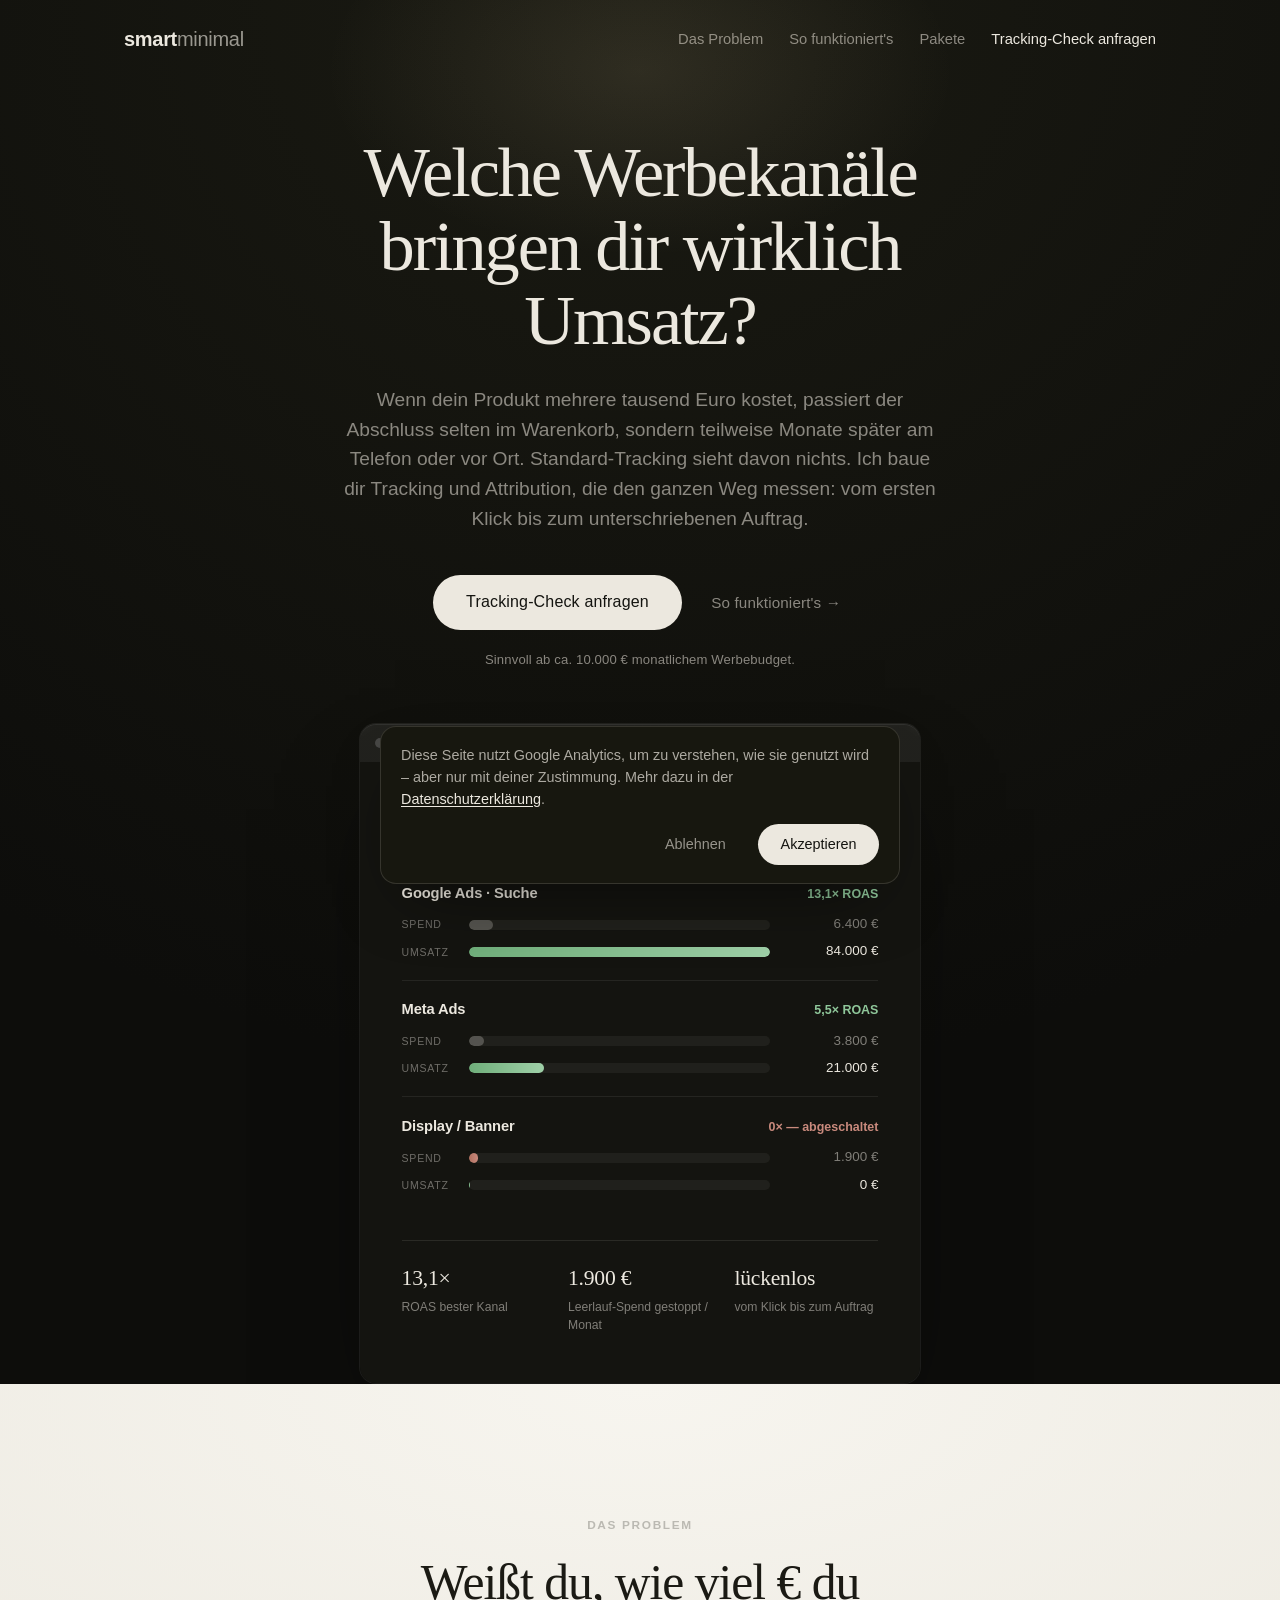
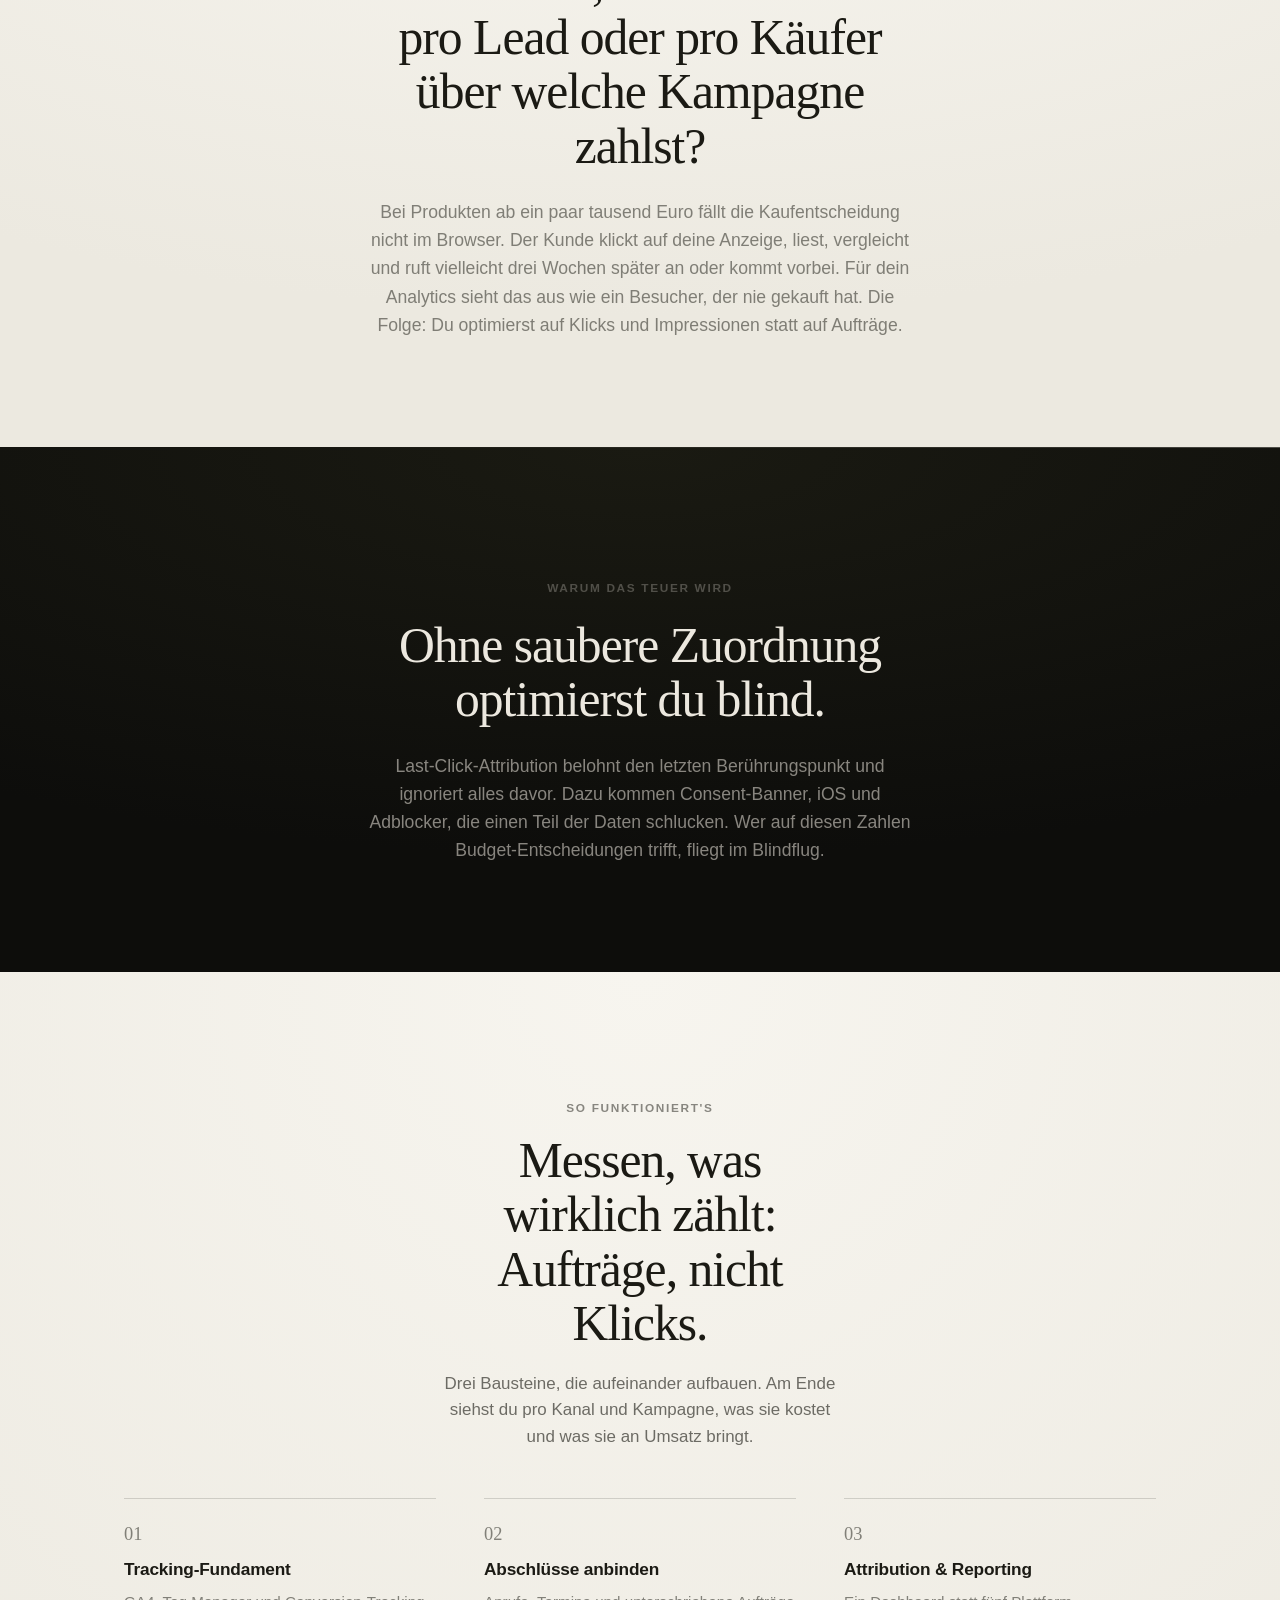
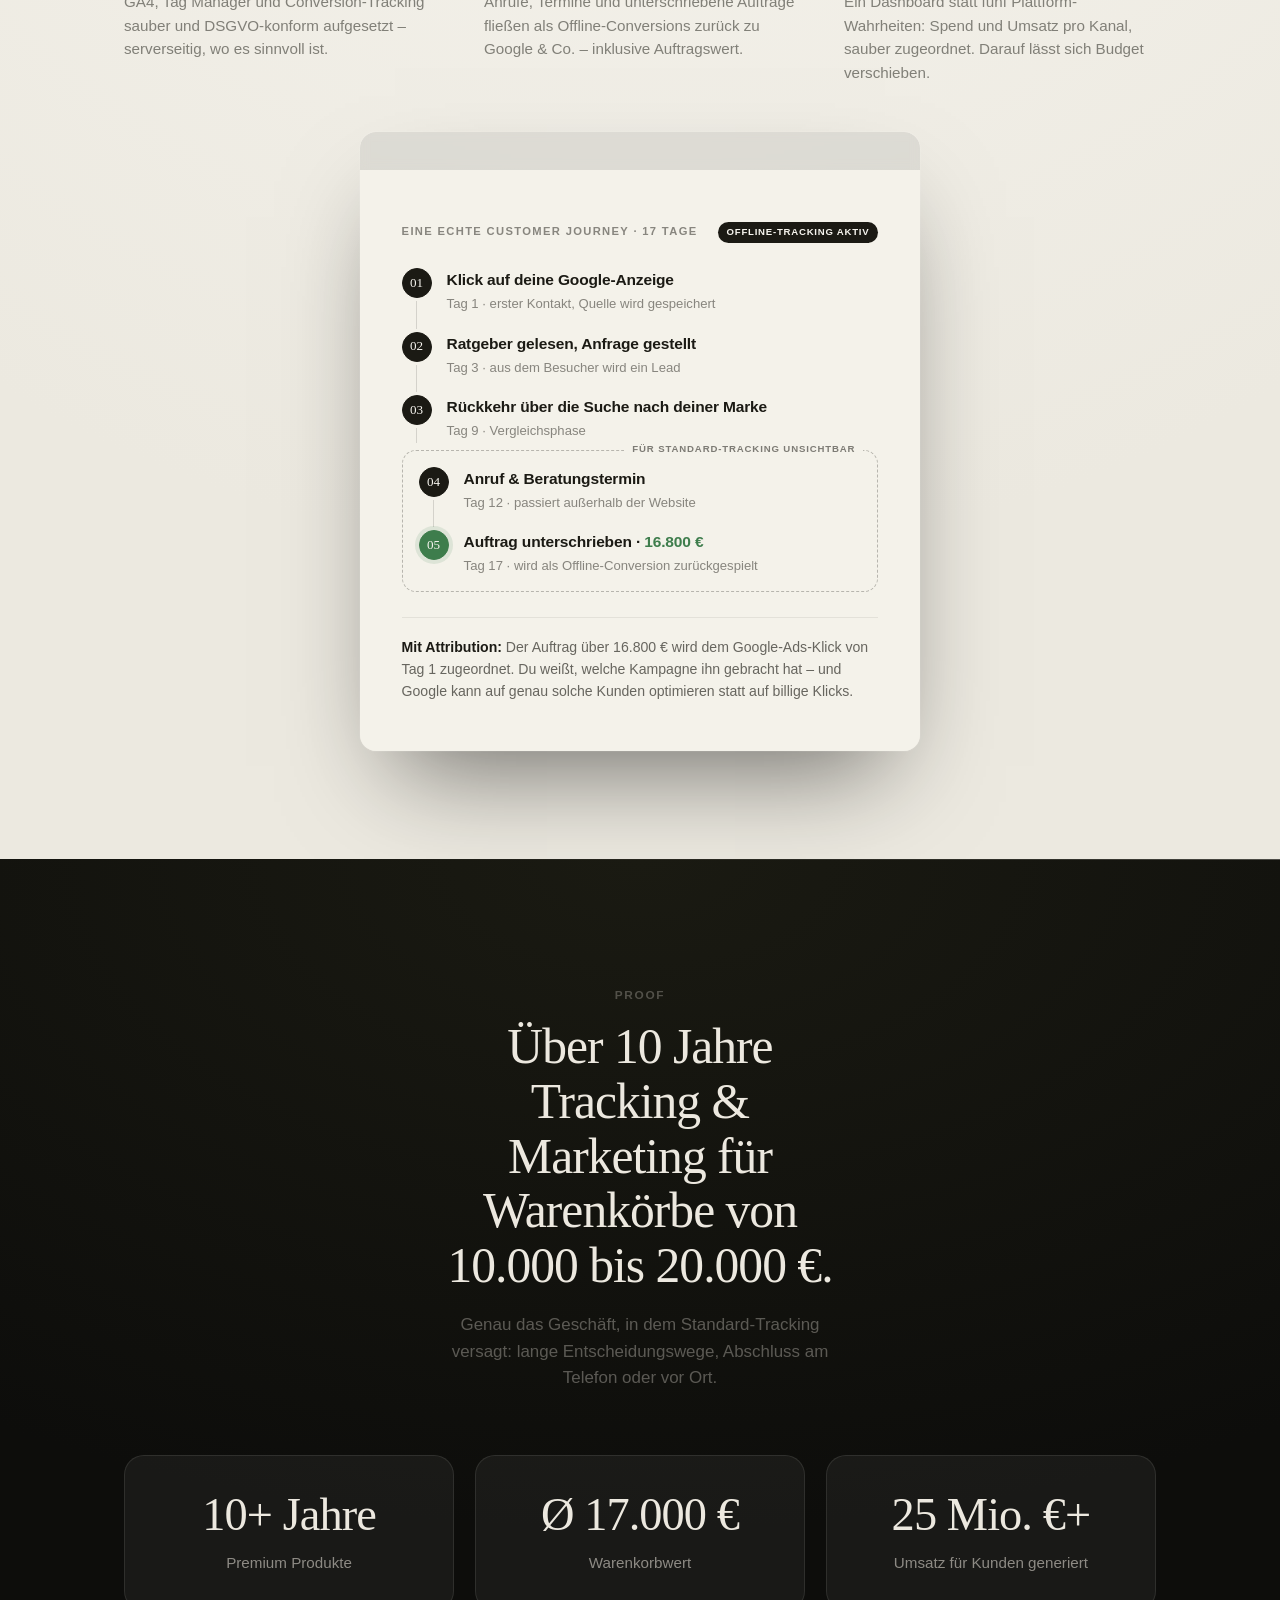
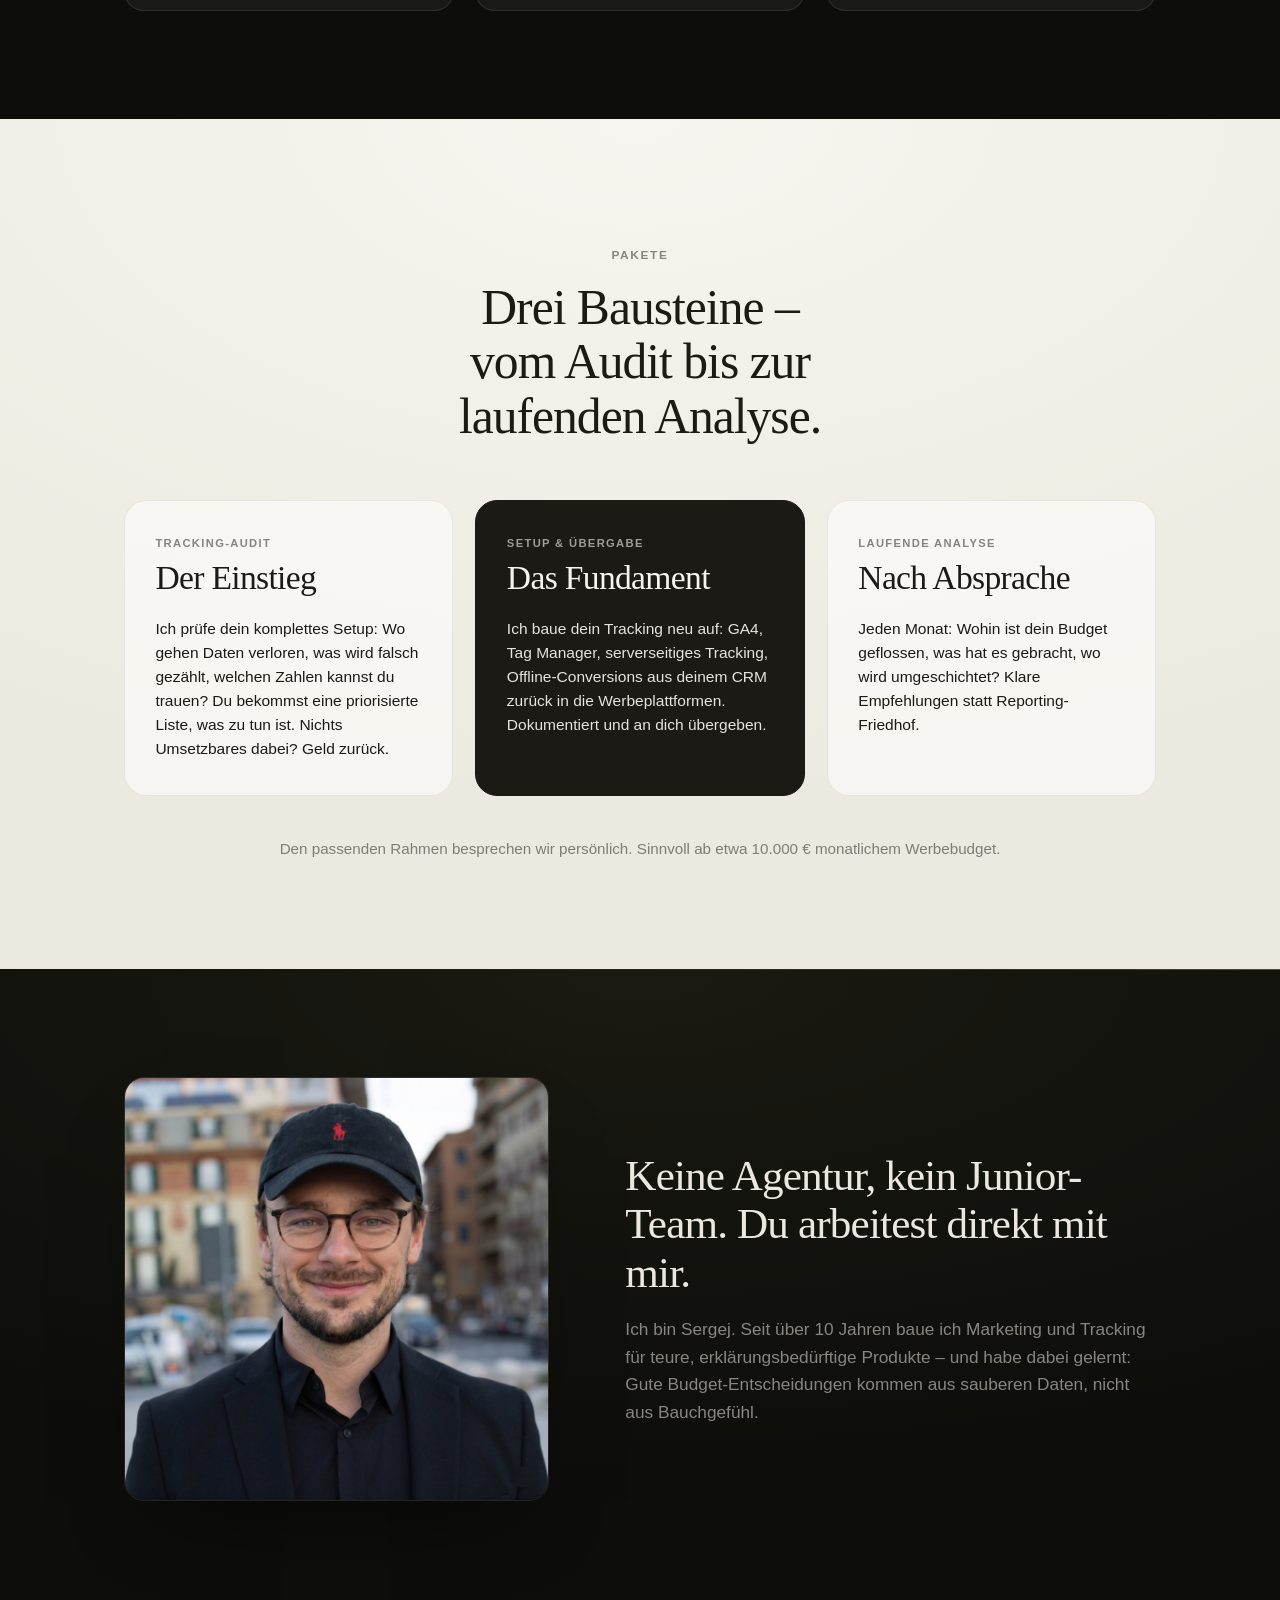
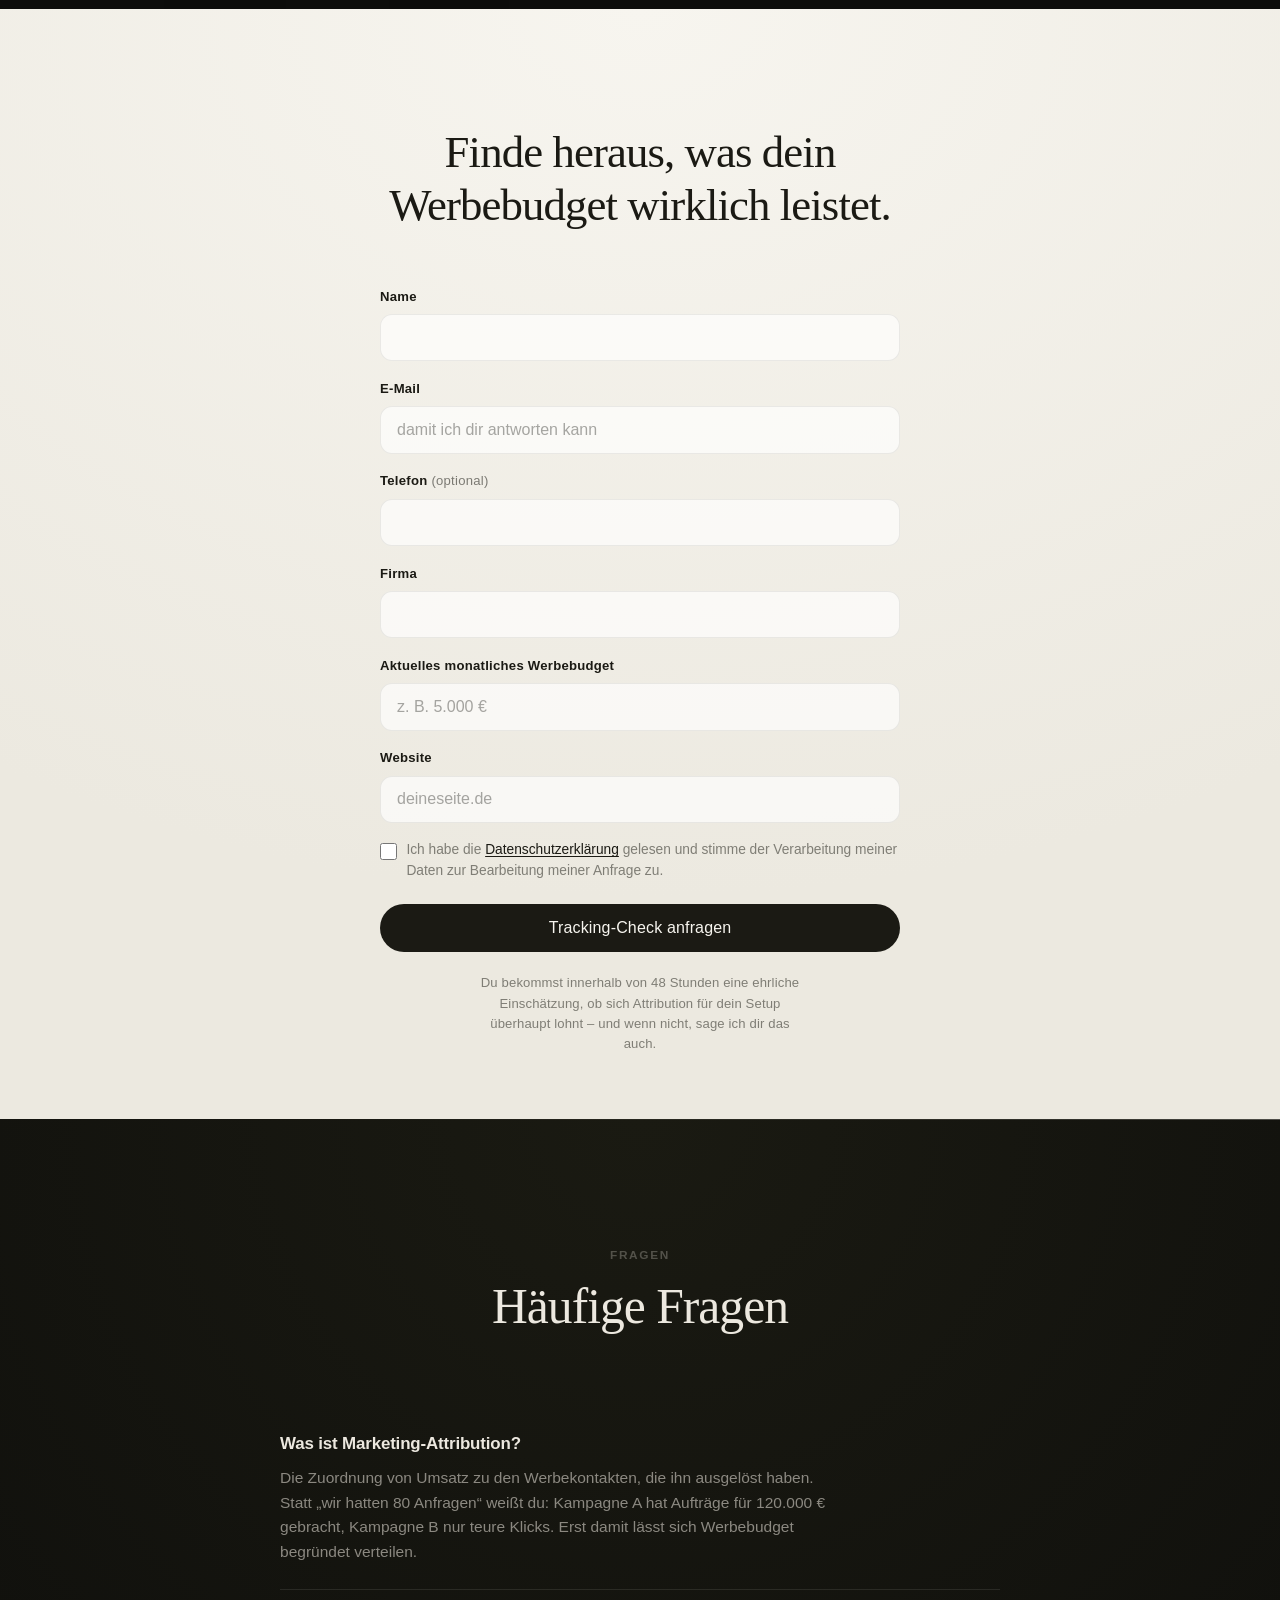
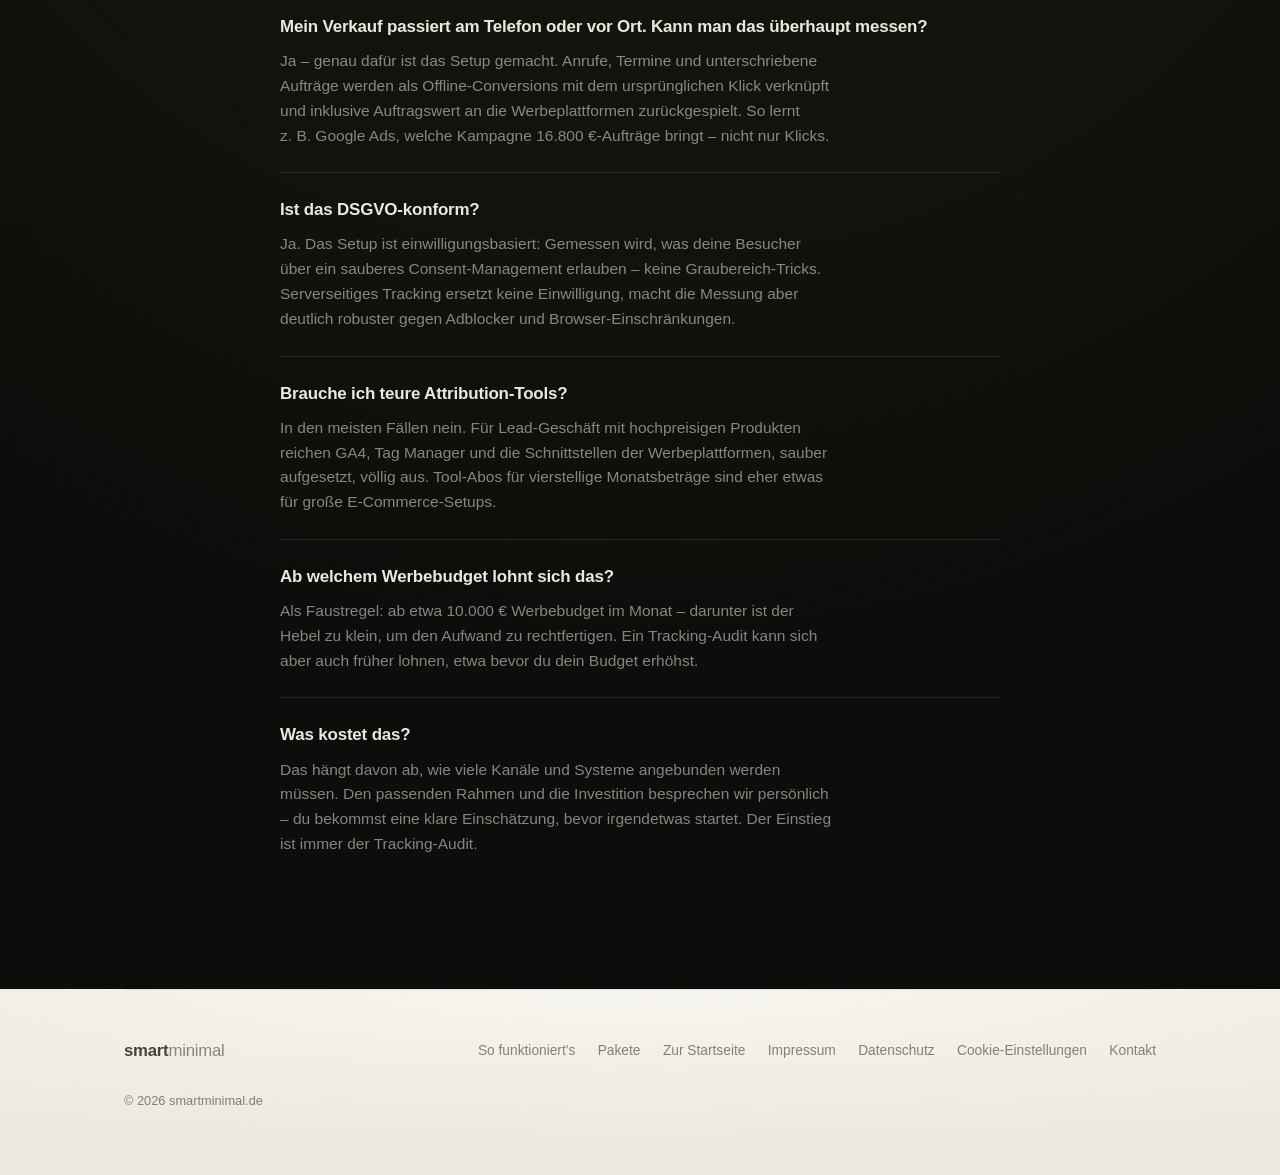
==== commit 041a20bf: "Attribution: Texte angepasst (Kanaele statt Euro, Budget-Schwelle 10.000 EUR) - Hero-Headline und Le" ====
--- a/attribution/index.html
+++ b/attribution/index.html
@@ -501,7 +501,7 @@
               "name": "Ab welchem Werbebudget lohnt sich Attribution?",
               "acceptedAnswer": {
                 "@type": "Answer",
-                "text": "Als Faustregel ab etwa 3.000 € Werbebudget im Monat – darunter ist der Hebel zu klein, um den Aufwand zu rechtfertigen. Ein Tracking-Audit kann sich aber auch früher lohnen, etwa bevor du dein Budget erhöhst."
+                "text": "Als Faustregel ab etwa 10.000 € Werbebudget im Monat – darunter ist der Hebel zu klein, um den Aufwand zu rechtfertigen. Ein Tracking-Audit kann sich aber auch früher lohnen, etwa bevor du dein Budget erhöhst."
               }
             },
             {
@@ -533,19 +533,19 @@
         </nav>
 
         <header class="hero">
-          <h1>Welcher Werbe&#8209;Euro bringt dir wirklich Umsatz?</h1>
+          <h1>Welche Werbekanäle bringen dir wirklich Umsatz?</h1>
           <p class="lede">
             Wenn dein Produkt mehrere tausend Euro kostet, passiert der Abschluss
-            selten im Online-Warenkorb – sondern Wochen später am Telefon.
-            Standard-Tracking sieht davon nichts. Ich baue dir Tracking und
-            Attribution, die den ganzen Weg messen: vom ersten Klick bis zum
+            selten im Warenkorb, sondern teilweise Monate später am Telefon oder
+            vor Ort. Standard-Tracking sieht davon nichts. Ich baue dir Tracking
+            und Attribution, die den ganzen Weg messen: vom ersten Klick bis zum
             unterschriebenen Auftrag.
           </p>
           <div class="cta-row">
             <a class="btn btn-light" href="#anfrage">Tracking-Check anfragen</a>
             <a class="btn btn-ghost ghost-on-dark" href="#how">So funktioniert's →</a>
           </div>
-          <p class="cta-note">Sinnvoll ab ca. 3.000 € monatlichem Werbebudget.</p>
+          <p class="cta-note">Sinnvoll ab ca. 10.000 € monatlichem Werbebudget.</p>
 
           <div class="hero-mock">
             <div class="win">
@@ -591,15 +591,14 @@
       <div class="inner">
         <div class="statement reveal">
           <p class="sc-eyebrow">Das Problem</p>
-          <h2>Dein Analytics sieht den Abschluss nie.</h2>
+          <h2>Weißt du, wie viel € du pro Lead oder pro Käufer über welche Kampagne zahlst?</h2>
           <p>
             Bei Produkten ab ein paar tausend Euro fällt die Kaufentscheidung
             nicht im Browser. Der Kunde klickt auf deine Anzeige, liest,
-            vergleicht – und ruft drei Wochen später an oder kommt vorbei. Für
-            dein Analytics sieht das aus wie ein Besucher, der nie gekauft hat.
-            Die Folge: Du optimierst auf Klicks und Anfragen statt auf Aufträge.
-            Und der Kanal, der die besten Kunden bringt, sieht auf dem Papier
-            oft am schlechtesten aus.
+            vergleicht und ruft vielleicht drei Wochen später an oder kommt
+            vorbei. Für dein Analytics sieht das aus wie ein Besucher, der nie
+            gekauft hat. Die Folge: Du optimierst auf Klicks und Impressionen
+            statt auf Aufträge.
           </p>
         </div>
       </div>
@@ -615,9 +614,7 @@
             Last-Click-Attribution belohnt den letzten Berührungspunkt und
             ignoriert alles davor. Dazu kommen Consent-Banner, iOS und
             Adblocker, die einen Teil der Daten schlucken. Wer auf diesen Zahlen
-            Budget-Entscheidungen trifft, schaltet gerne genau die Kampagnen ab,
-            die eigentlich verkaufen – und steckt mehr Geld in die, die nur
-            billige Klicks sammeln.
+            Budget-Entscheidungen trifft, fliegt im Blindflug.
           </p>
         </div>
       </div>
@@ -764,7 +761,7 @@
               </div>
             </div>
           </div>
-          <p class="offer-foot">Den passenden Rahmen besprechen wir persönlich. Sinnvoll ab etwa 3.000 € monatlichem Werbebudget.</p>
+          <p class="offer-foot">Den passenden Rahmen besprechen wir persönlich. Sinnvoll ab etwa 10.000 € monatlichem Werbebudget.</p>
         </div>
       </div>
     </div>
@@ -867,7 +864,7 @@
           </div>
           <div class="faq-item">
             <h3>Ab welchem Werbebudget lohnt sich das?</h3>
-            <p>Als Faustregel: ab etwa 3.000&nbsp;€ Werbebudget im Monat – darunter ist der Hebel zu klein, um den Aufwand zu rechtfertigen. Ein Tracking-Audit kann sich aber auch früher lohnen, etwa bevor du dein Budget erhöhst.</p>
+            <p>Als Faustregel: ab etwa 10.000&nbsp;€ Werbebudget im Monat – darunter ist der Hebel zu klein, um den Aufwand zu rechtfertigen. Ein Tracking-Audit kann sich aber auch früher lohnen, etwa bevor du dein Budget erhöhst.</p>
           </div>
           <div class="faq-item">
             <h3>Was kostet das?</h3>
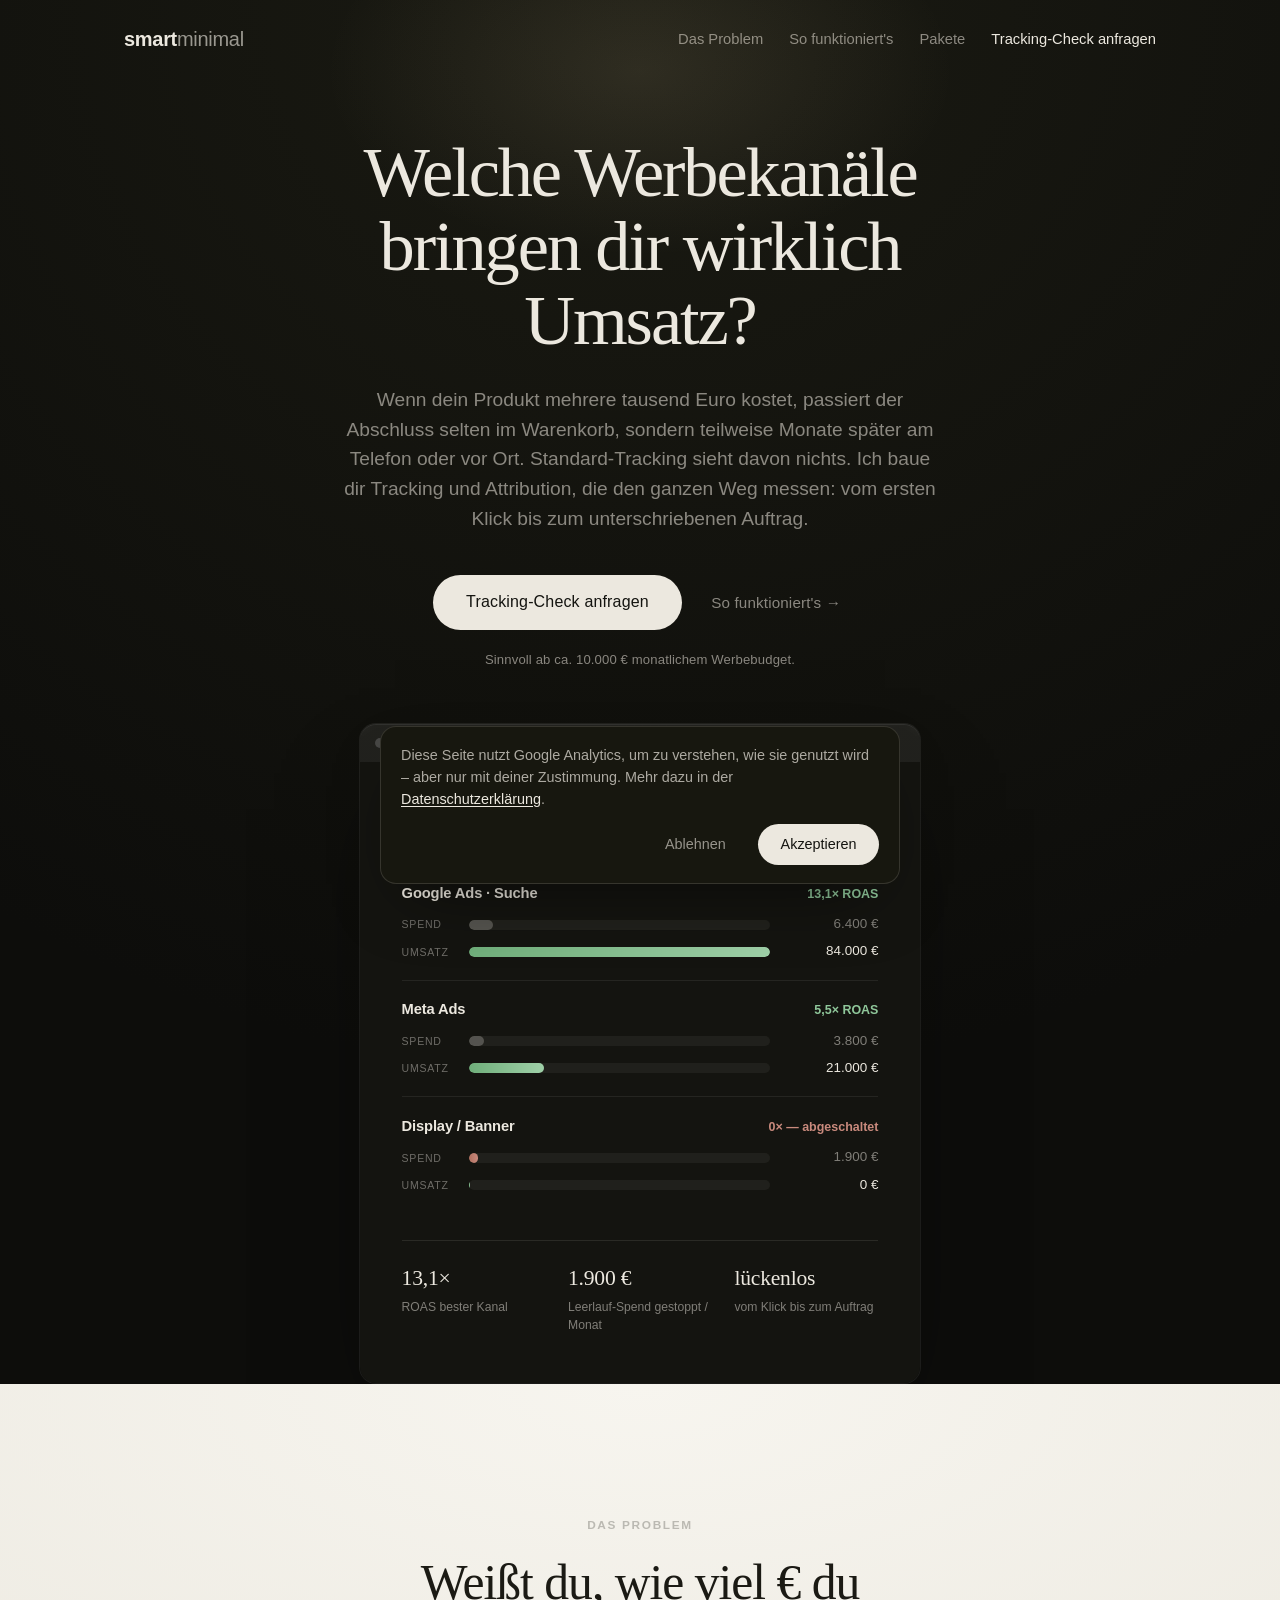
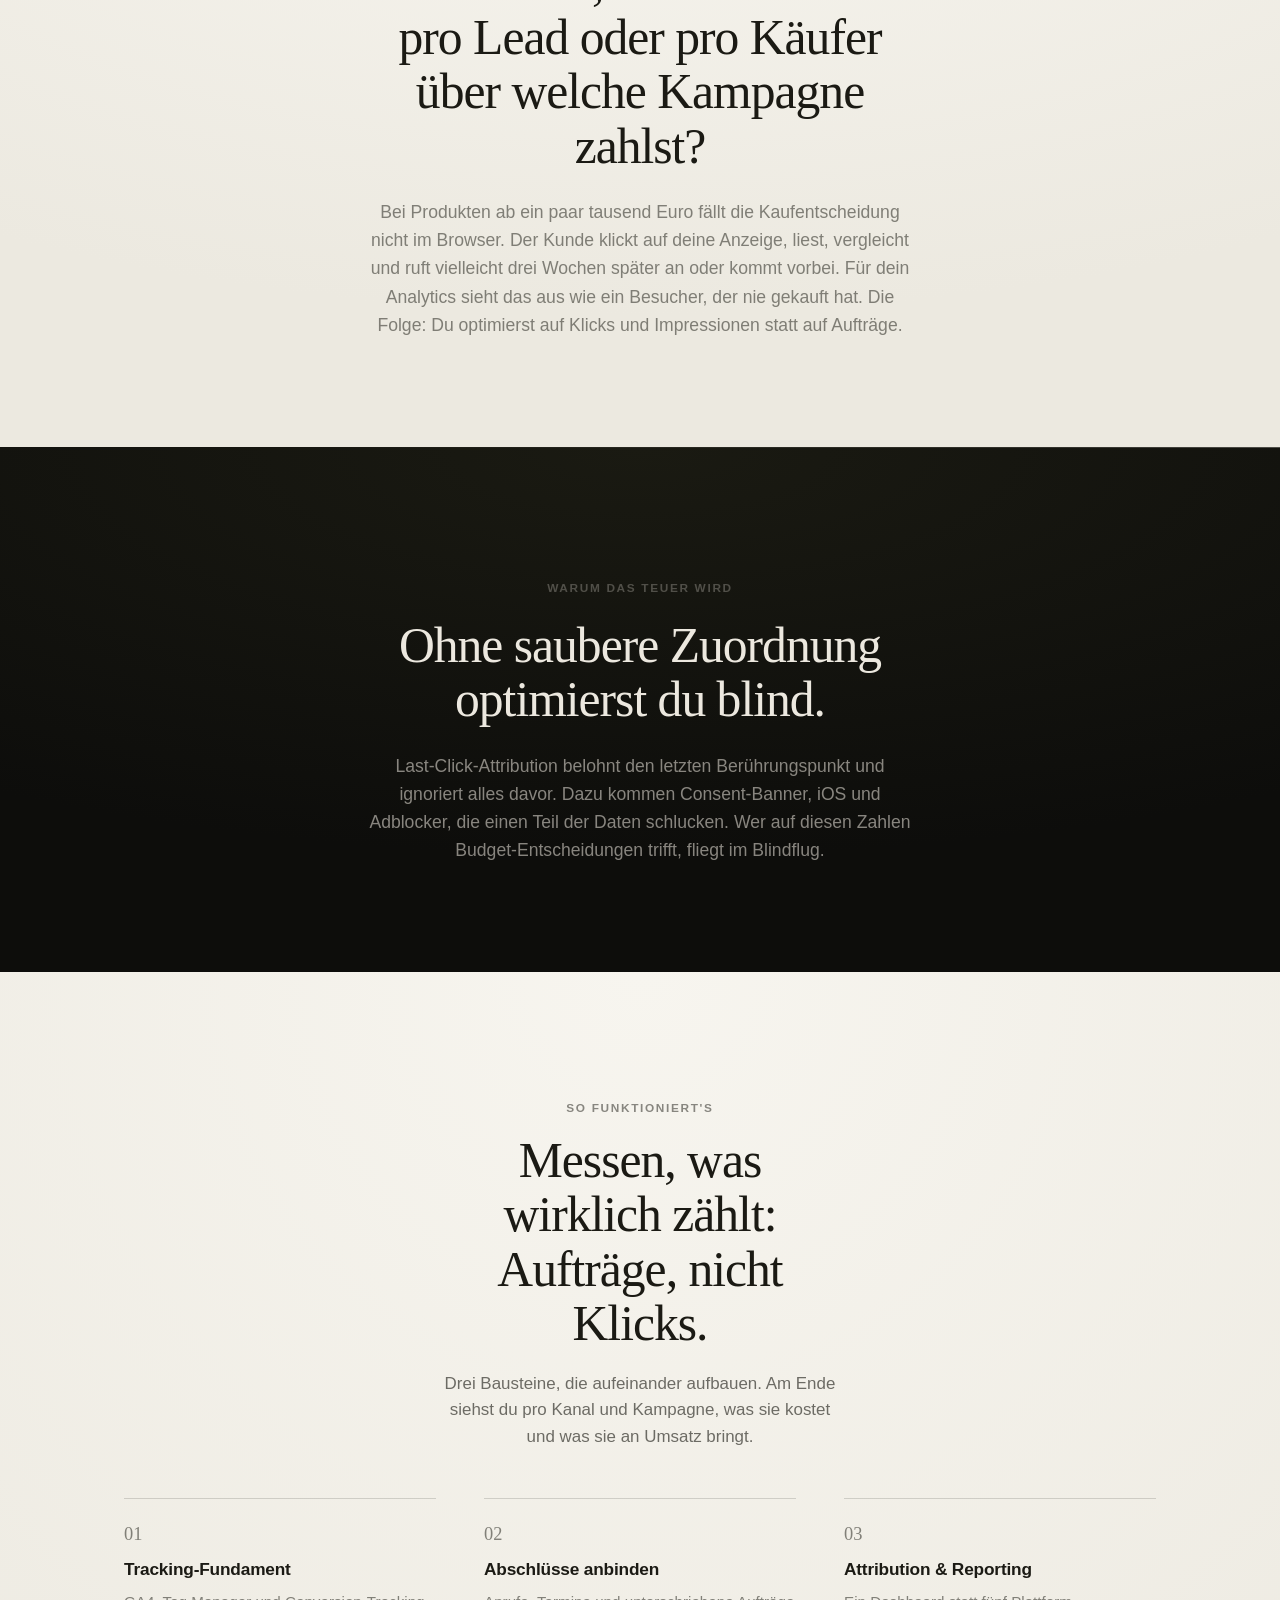
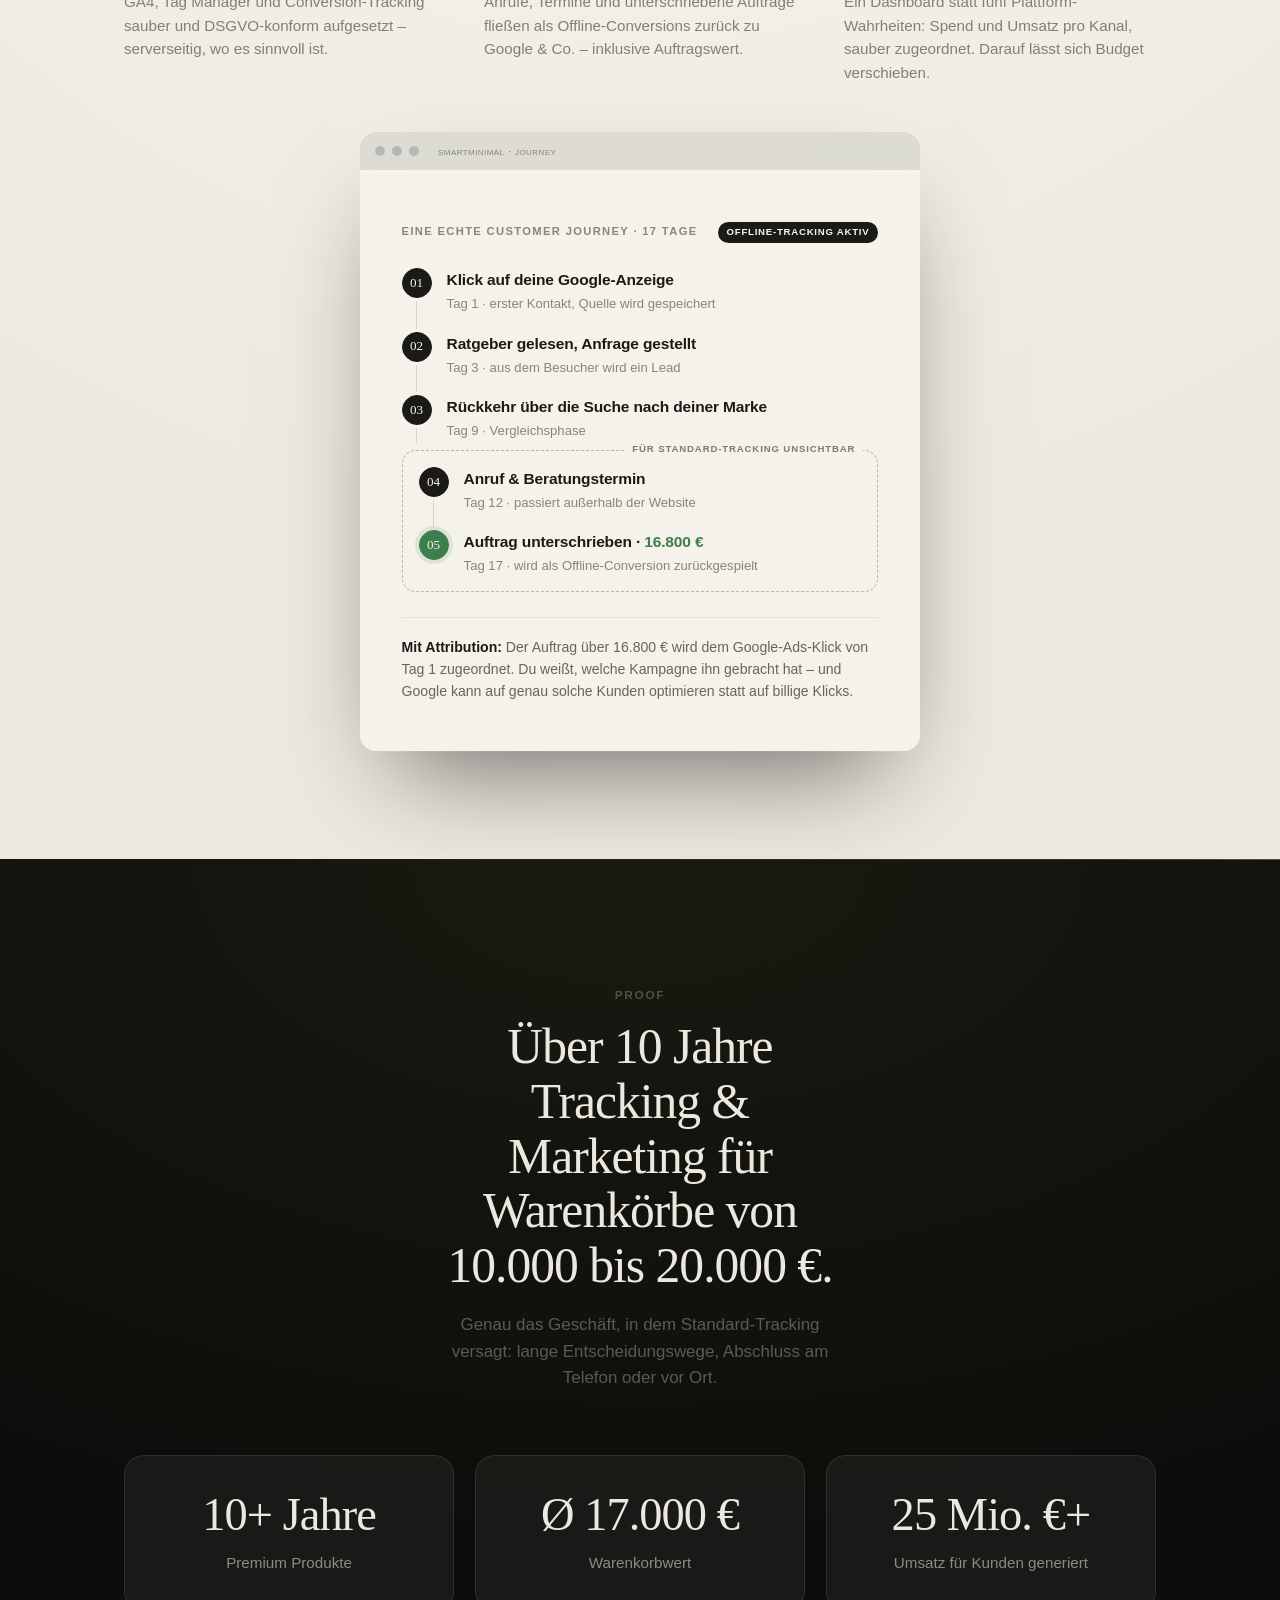
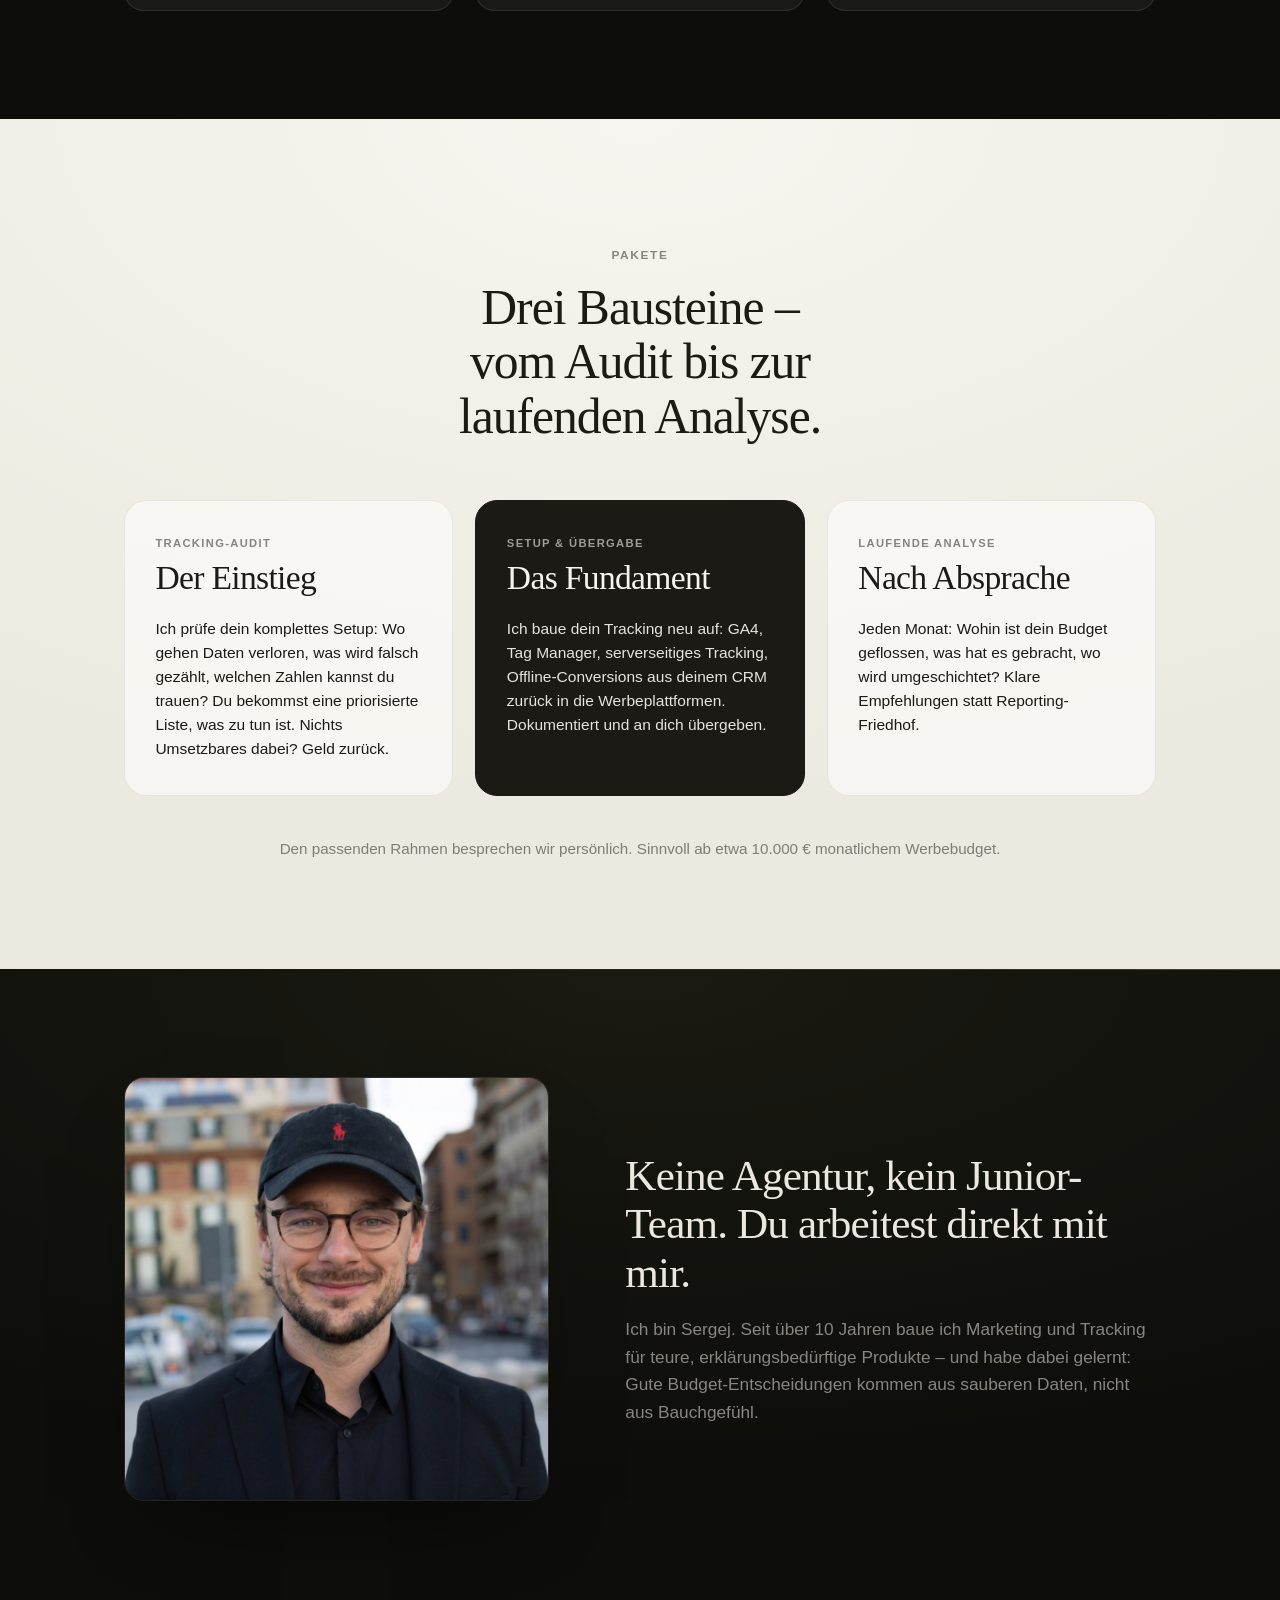
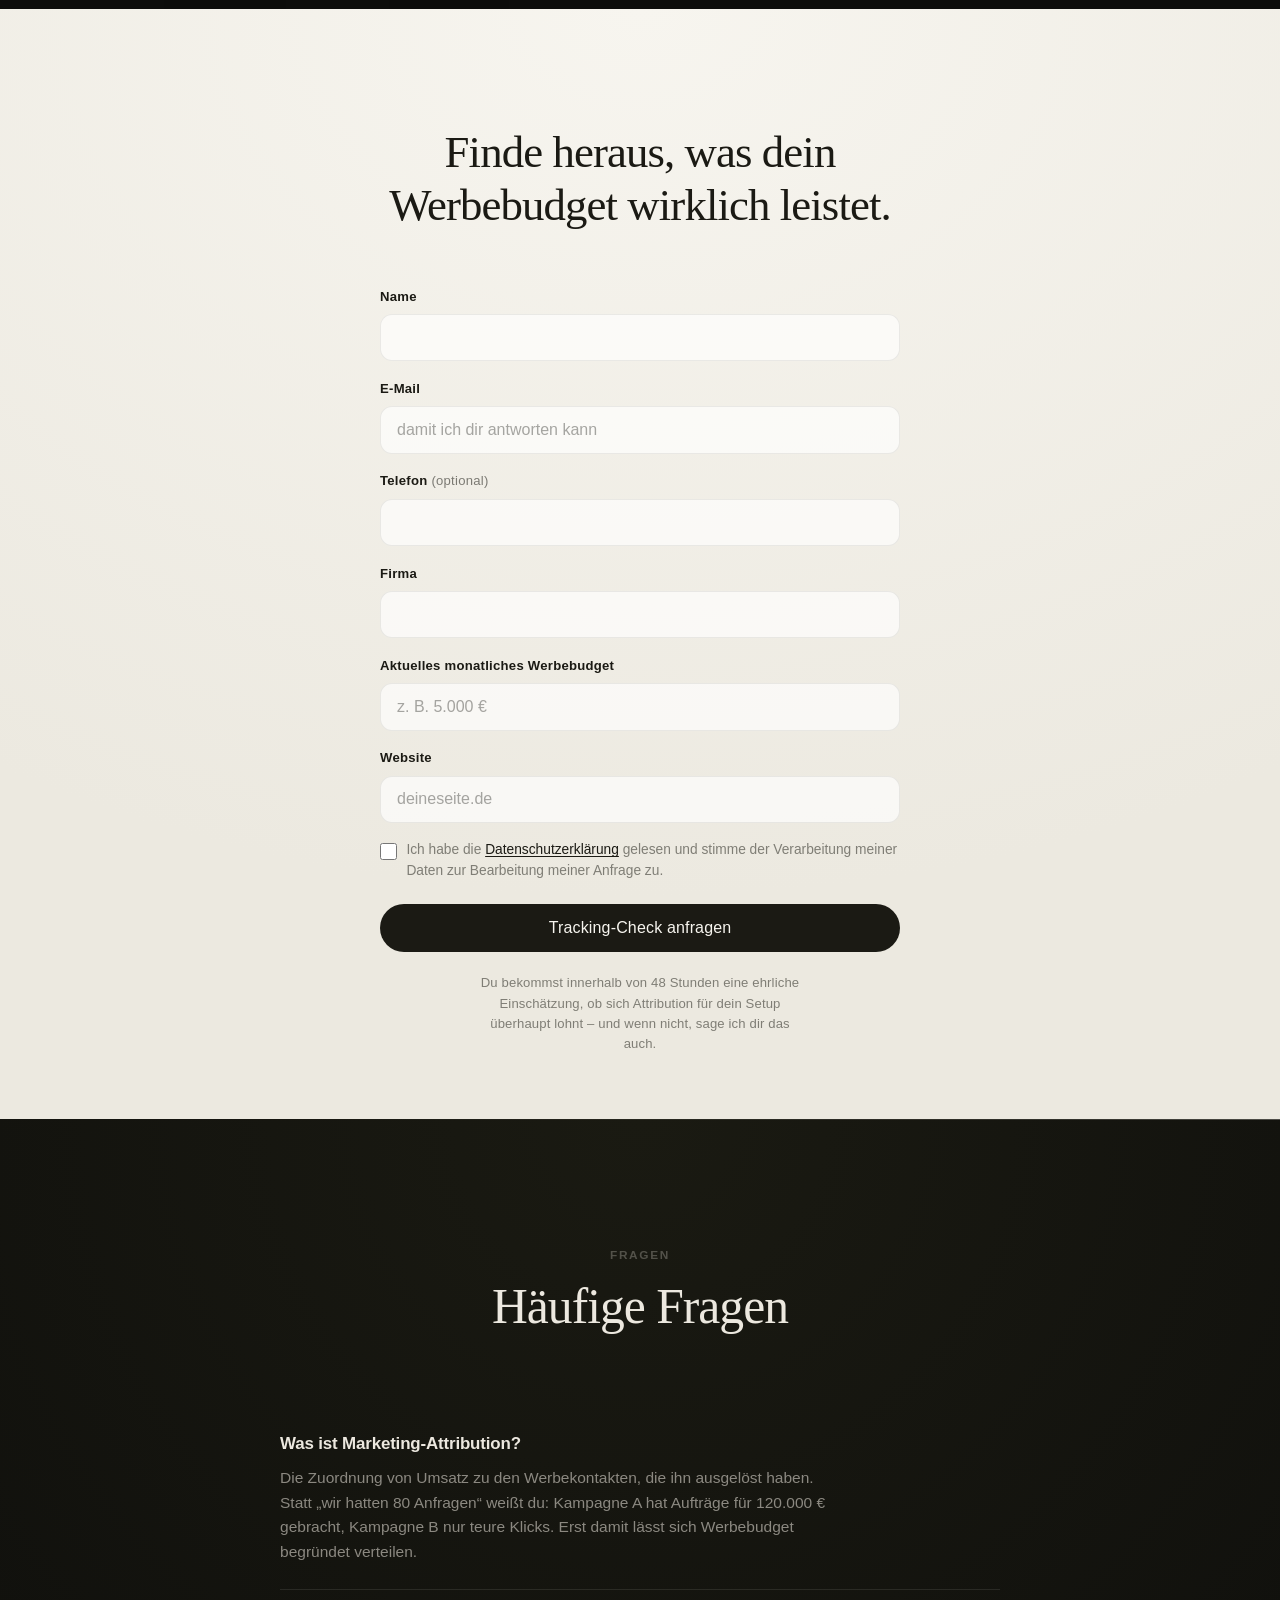
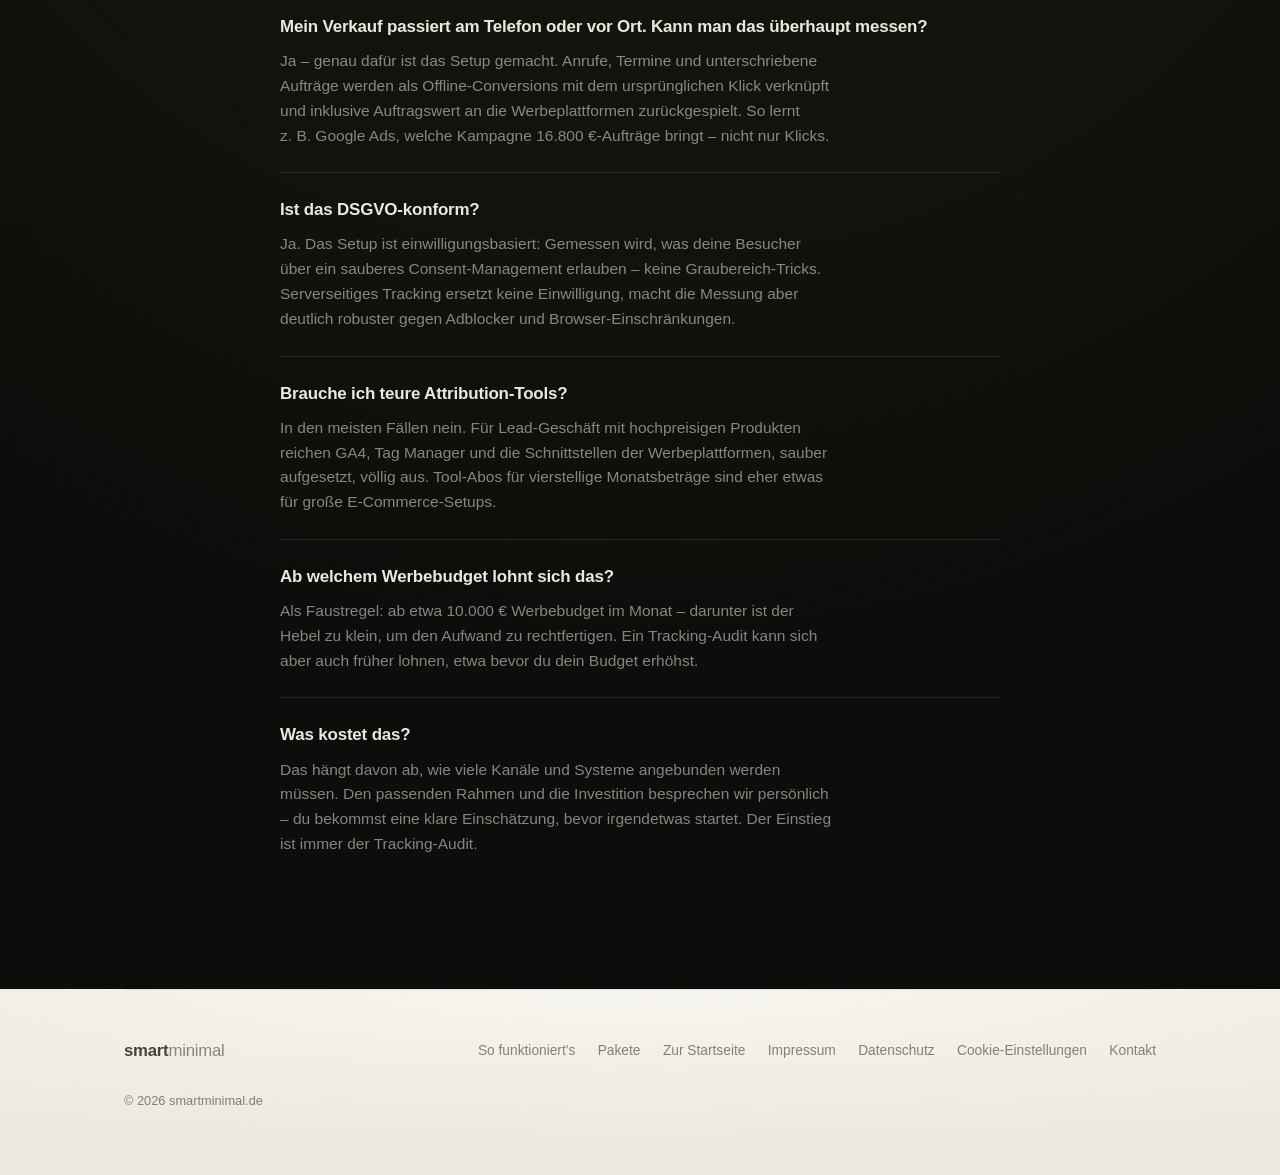
==== commit 964e4fdd: "Fix: horizontaler Ueberlauf auf iOS (Zoom blieb mit Leerraum rechts haengen) Hero-Glow war 120vw bre" ====
--- a/attribution/index.html
+++ b/attribution/index.html
@@ -60,7 +60,7 @@
       }
 
       * { box-sizing: border-box; margin: 0; padding: 0; }
-      html { scroll-behavior: smooth; }
+      html { scroll-behavior: smooth; overflow-x: clip; }
       body {
         background: #0d0d0b;
         font-family: var(--sans);
@@ -391,7 +391,7 @@
         z-index: -1;
         left: 50%;
         top: -14%;
-        width: min(900px, 120vw);
+        width: min(900px, 100vw);
         aspect-ratio: 1.7;
         transform: translateX(-50%);
         background: radial-gradient(50% 50% at 50% 50%, rgba(226, 205, 160, 0.11), transparent 70%);
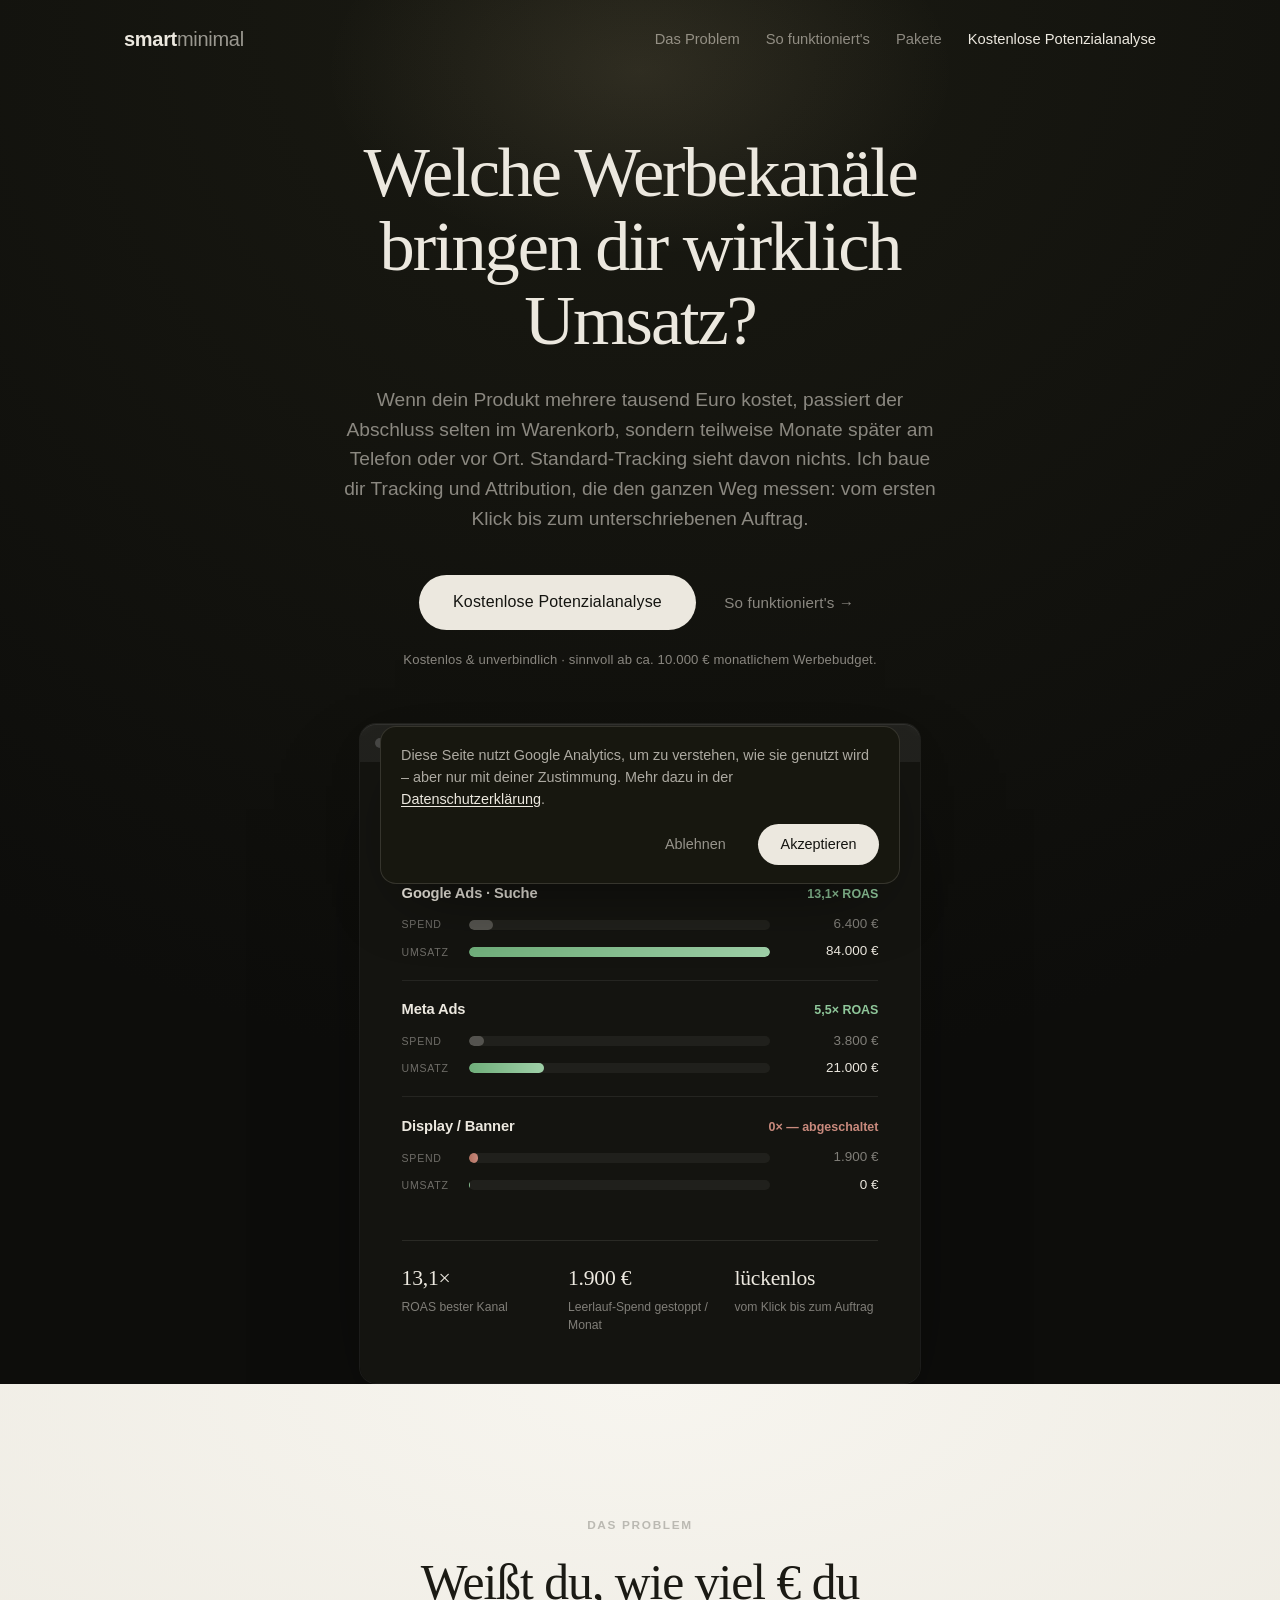
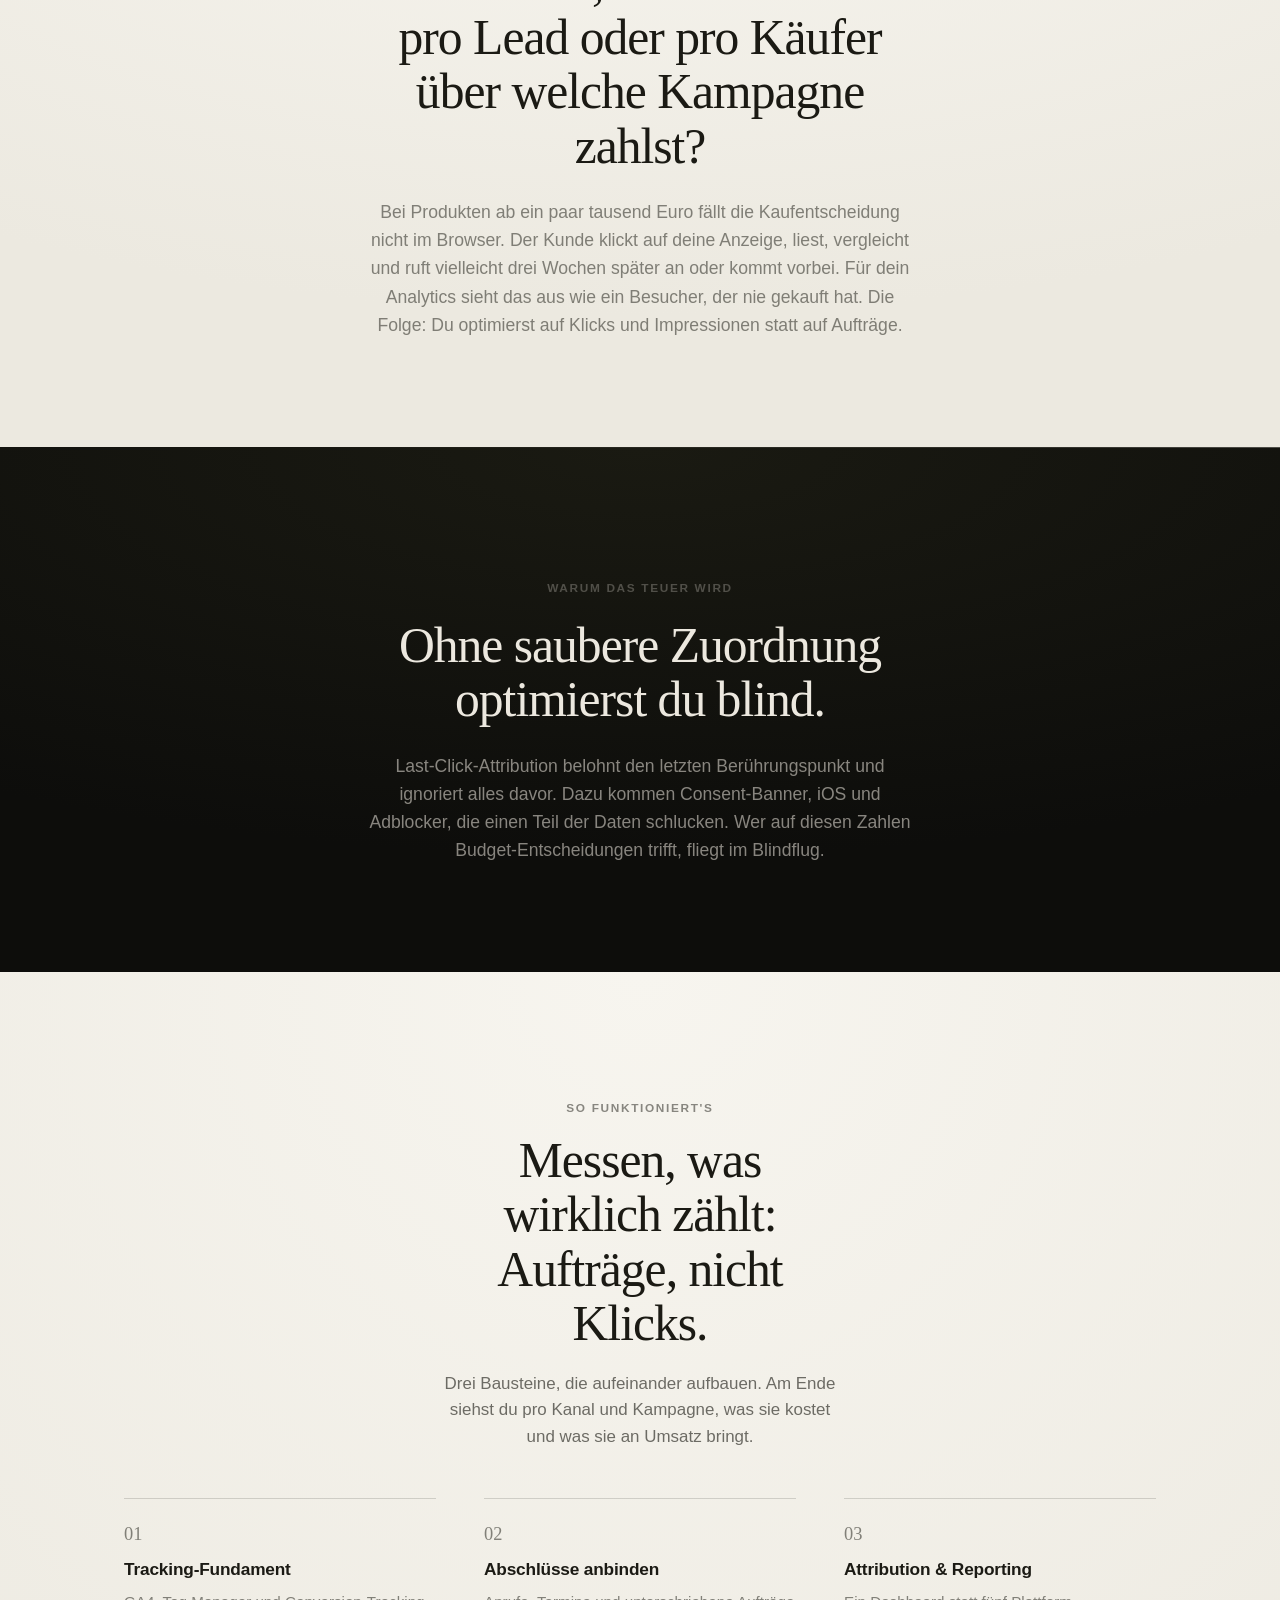
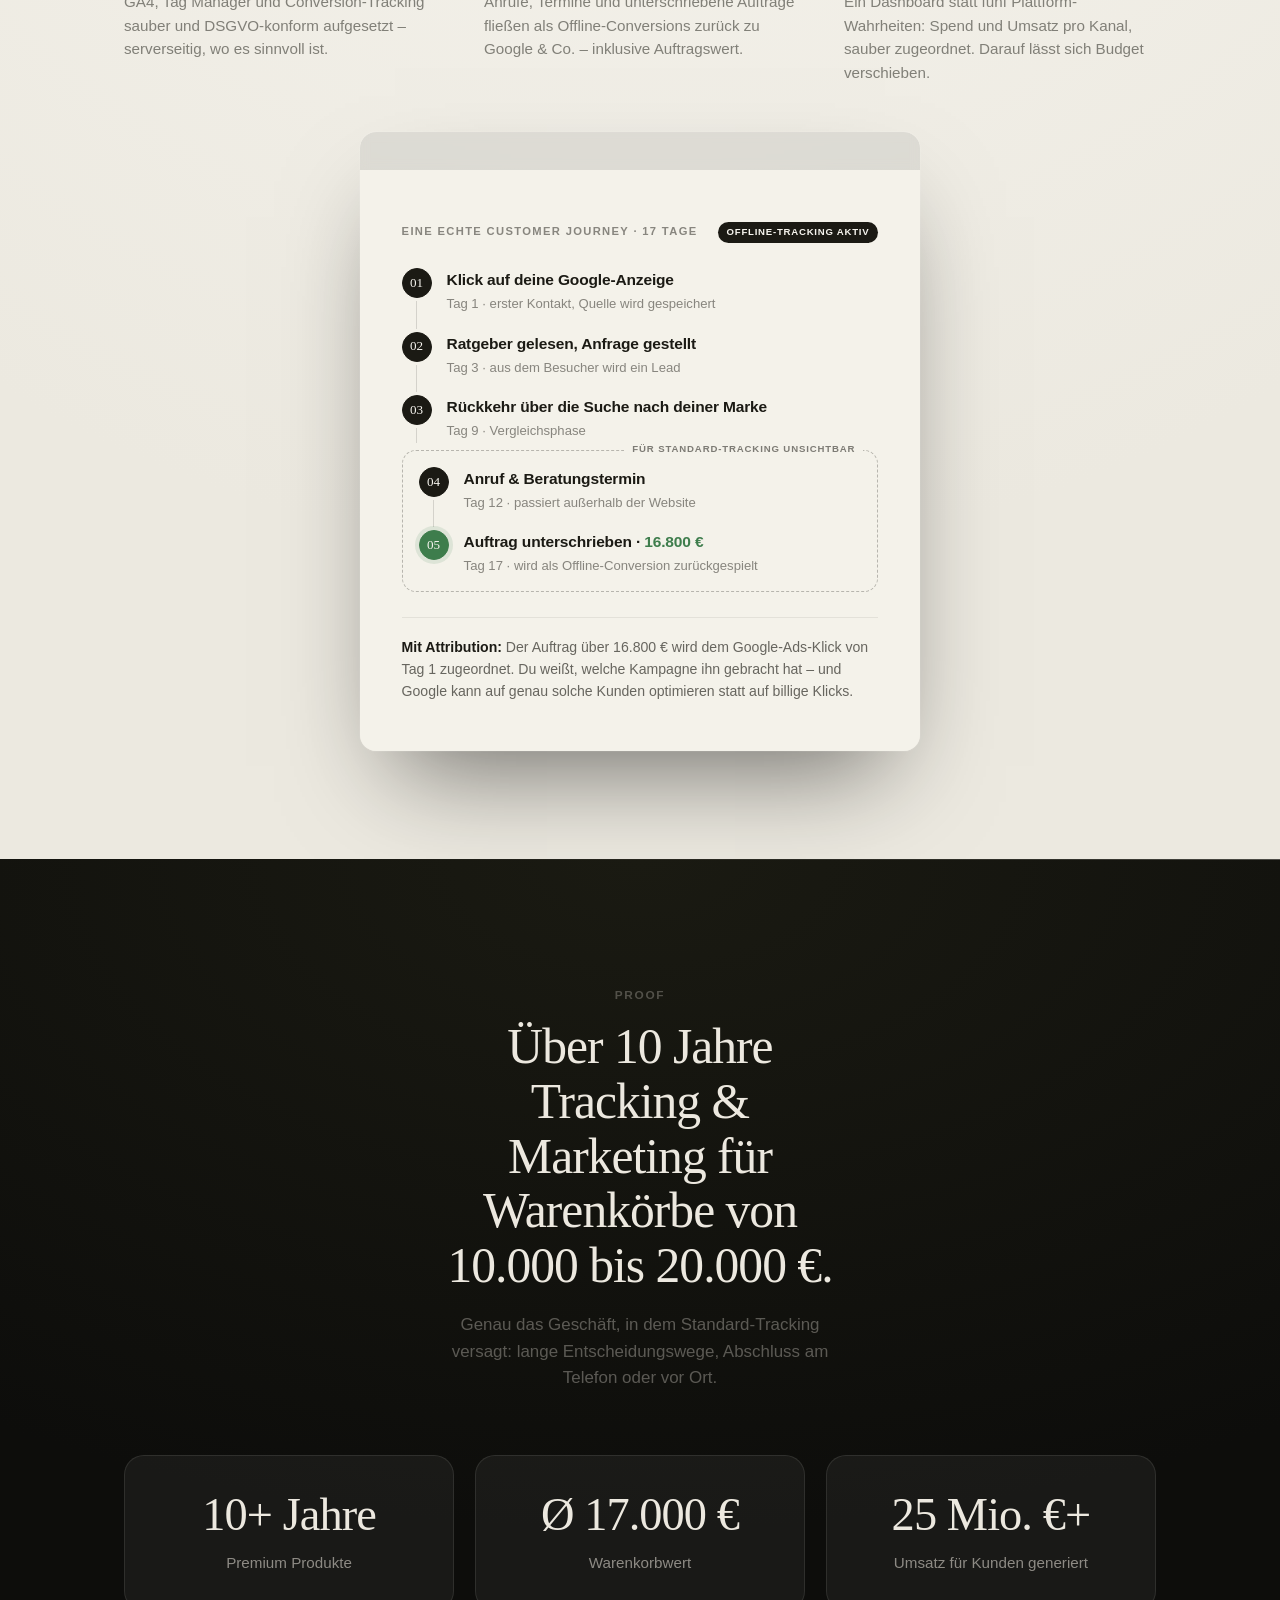
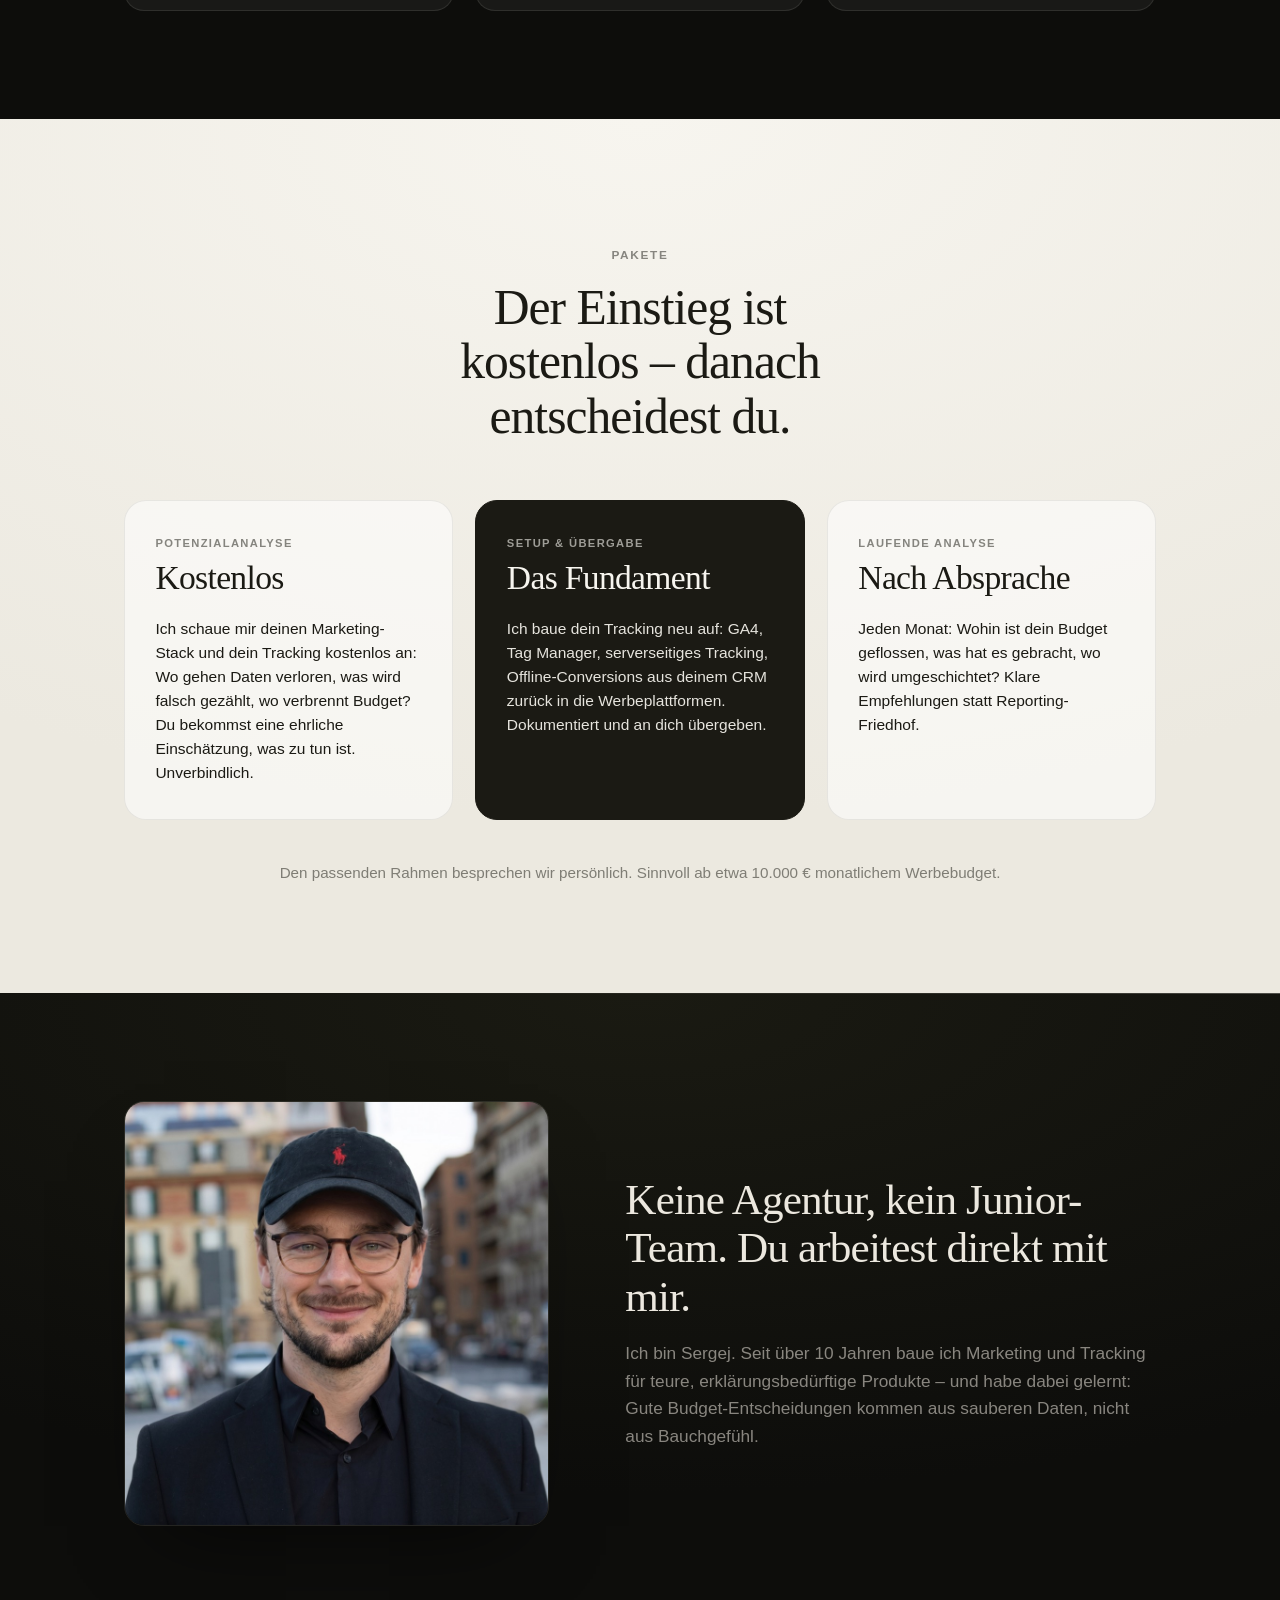
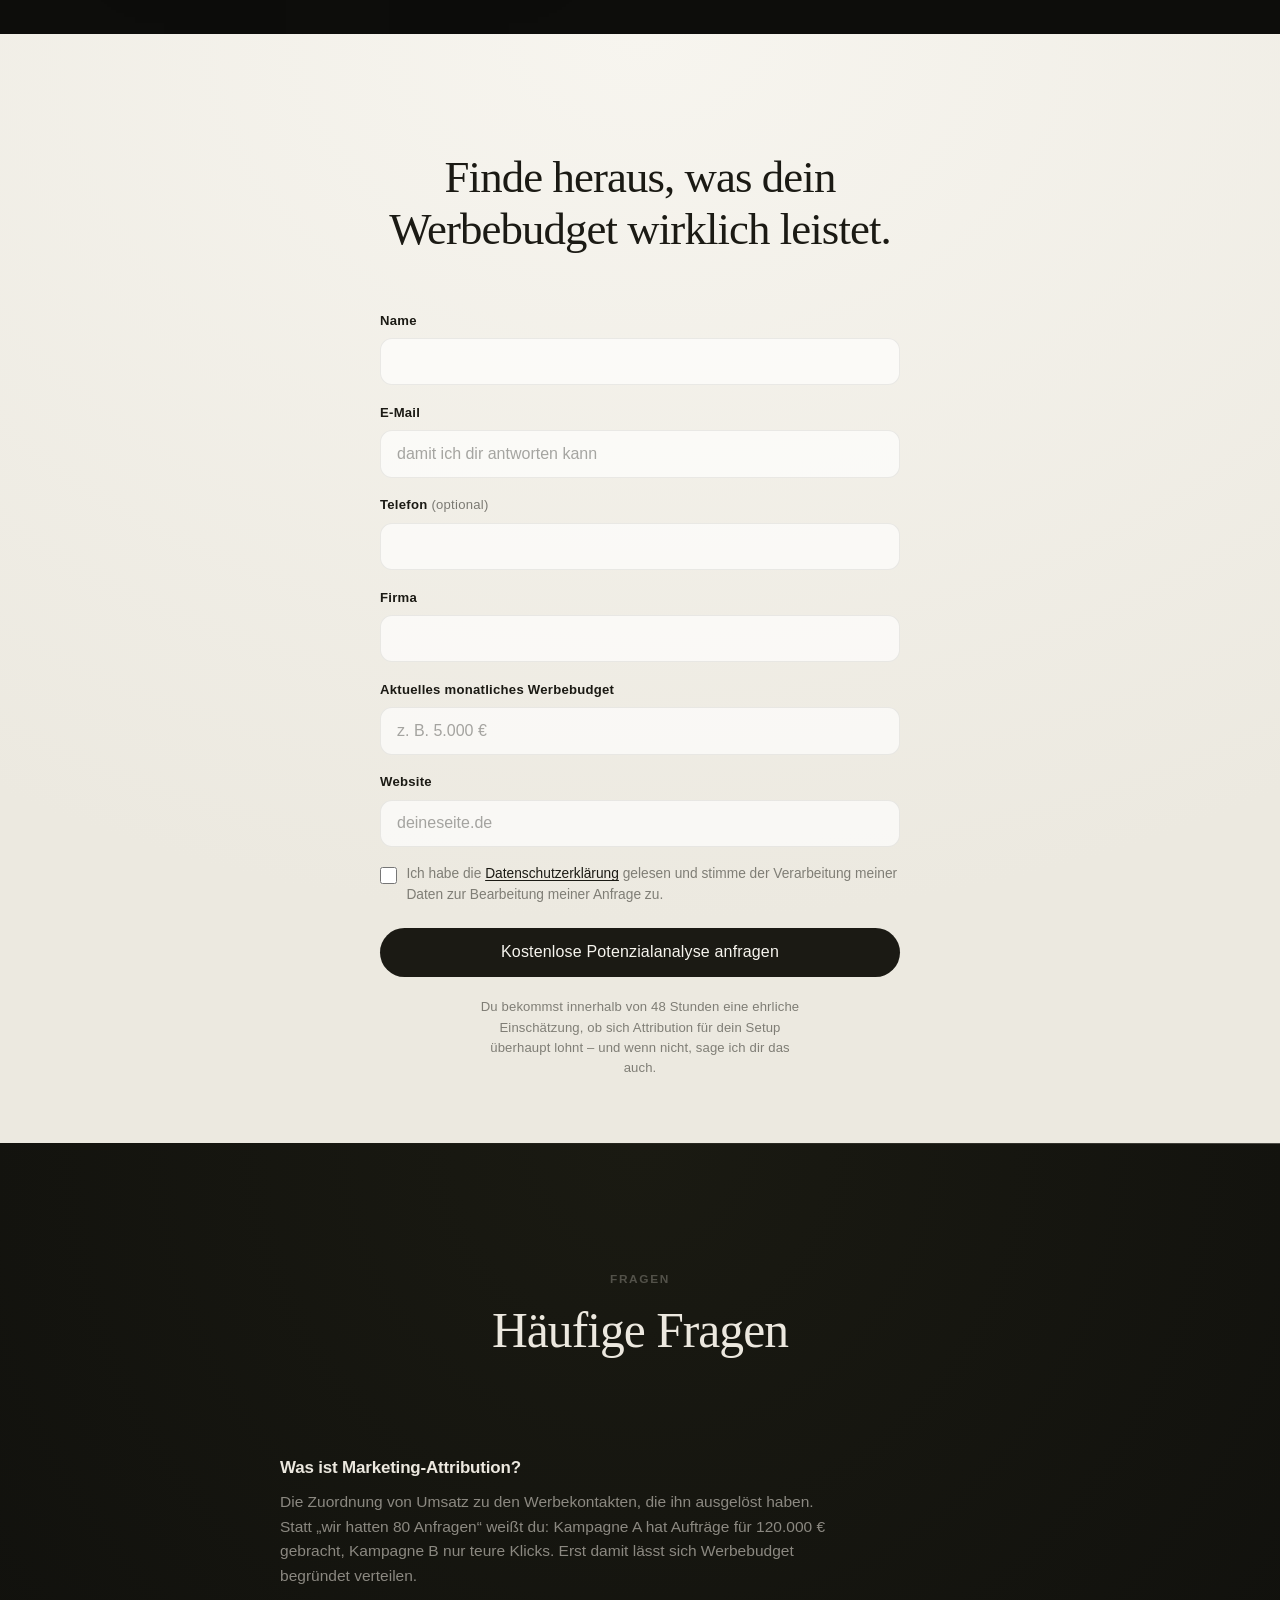
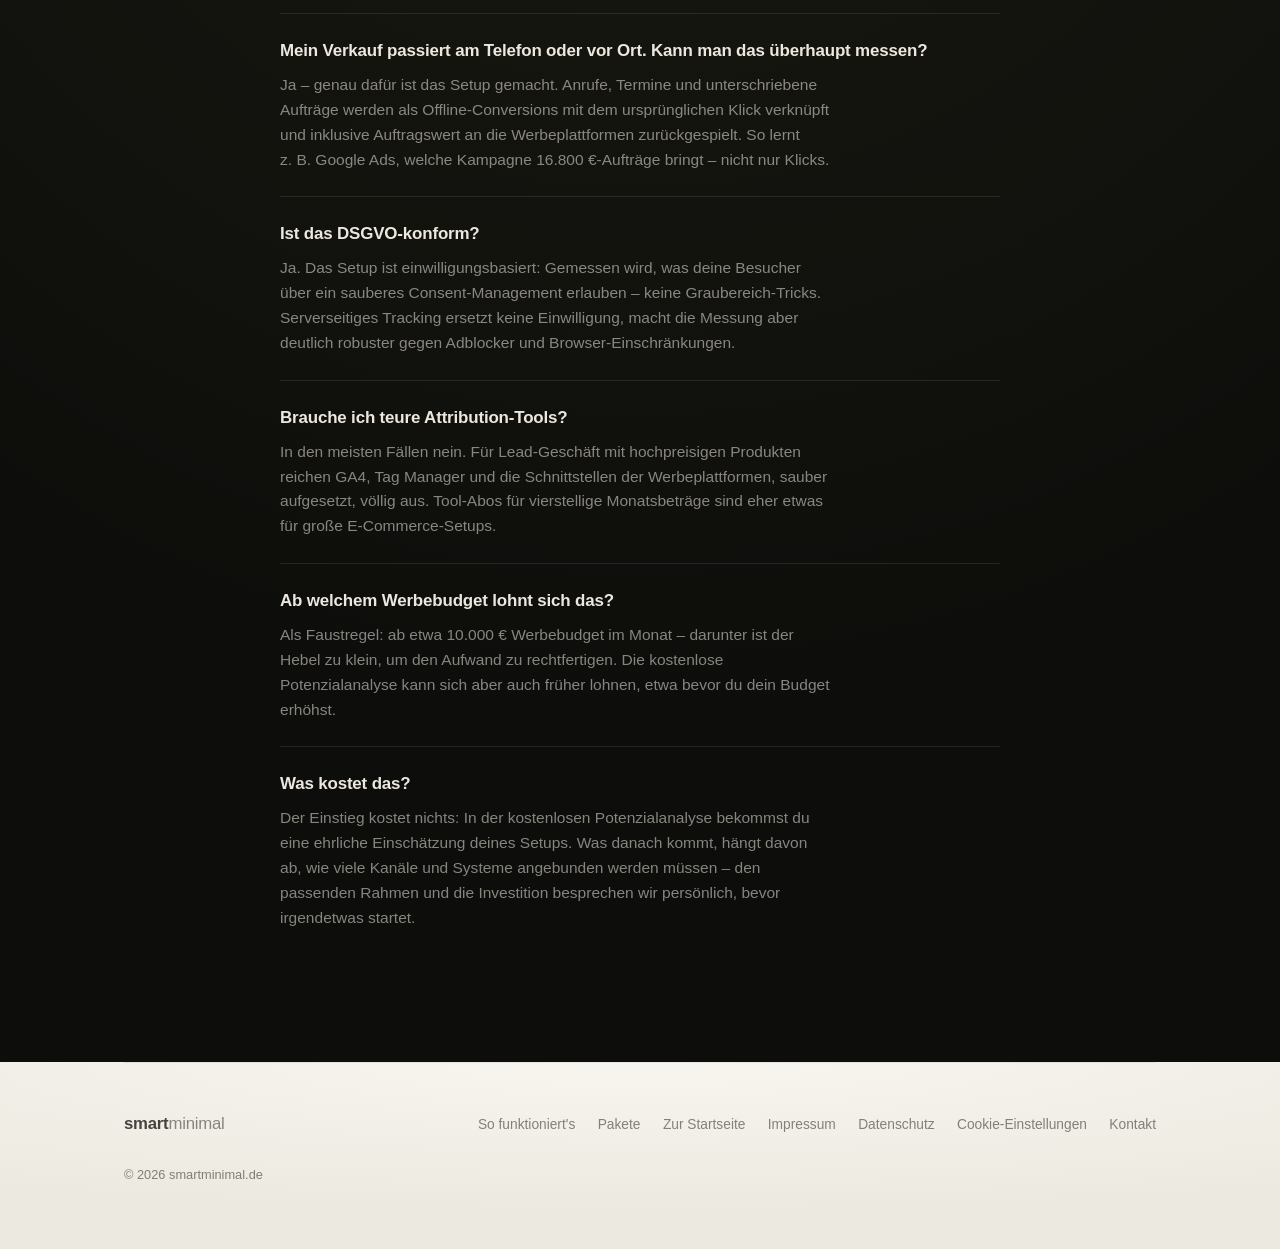
==== commit 8ca8c84c: "Kostenlose Potenzialanalyse als Einstiegsangebot auf beiden Seiten - CTAs (Nav, Hero, Formular-Butto" ====
--- a/attribution/index.html
+++ b/attribution/index.html
@@ -501,7 +501,7 @@
               "name": "Ab welchem Werbebudget lohnt sich Attribution?",
               "acceptedAnswer": {
                 "@type": "Answer",
-                "text": "Als Faustregel ab etwa 10.000 € Werbebudget im Monat – darunter ist der Hebel zu klein, um den Aufwand zu rechtfertigen. Ein Tracking-Audit kann sich aber auch früher lohnen, etwa bevor du dein Budget erhöhst."
+                "text": "Als Faustregel ab etwa 10.000 € Werbebudget im Monat – darunter ist der Hebel zu klein, um den Aufwand zu rechtfertigen. Die kostenlose Potenzialanalyse kann sich aber auch früher lohnen, etwa bevor du dein Budget erhöhst."
               }
             },
             {
@@ -509,7 +509,7 @@
               "name": "Was kostet das?",
               "acceptedAnswer": {
                 "@type": "Answer",
-                "text": "Das hängt davon ab, wie viele Kanäle und Systeme angebunden werden müssen. Den passenden Rahmen und die Investition besprechen wir persönlich – du bekommst eine klare Einschätzung, bevor irgendetwas startet. Der Einstieg ist immer der Tracking-Audit."
+                "text": "Der Einstieg kostet nichts: In der kostenlosen Potenzialanalyse bekommst du eine ehrliche Einschätzung deines Setups. Was danach kommt, hängt davon ab, wie viele Kanäle und Systeme angebunden werden müssen – den passenden Rahmen und die Investition besprechen wir persönlich, bevor irgendetwas startet."
               }
             }
           ]
@@ -528,7 +528,7 @@
             <a class="nav-text" href="#problem">Das Problem</a>
             <a class="nav-text" href="#how">So funktioniert's</a>
             <a class="nav-text" href="#pakete">Pakete</a>
-            <a class="nav-cta" href="#anfrage">Tracking-Check anfragen</a>
+            <a class="nav-cta" href="#anfrage">Kostenlose Potenzialanalyse</a>
           </div>
         </nav>
 
@@ -542,10 +542,10 @@
             unterschriebenen Auftrag.
           </p>
           <div class="cta-row">
-            <a class="btn btn-light" href="#anfrage">Tracking-Check anfragen</a>
+            <a class="btn btn-light" href="#anfrage">Kostenlose Potenzialanalyse</a>
             <a class="btn btn-ghost ghost-on-dark" href="#how">So funktioniert's →</a>
           </div>
-          <p class="cta-note">Sinnvoll ab ca. 10.000 € monatlichem Werbebudget.</p>
+          <p class="cta-note">Kostenlos &amp; unverbindlich · sinnvoll ab ca. 10.000 € monatlichem Werbebudget.</p>
 
           <div class="hero-mock">
             <div class="win">
@@ -729,17 +729,17 @@
         <div class="pricing">
           <div class="section-head reveal" style="padding-top: 12vh">
             <p class="sc-eyebrow">Pakete</p>
-            <h2>Drei Bausteine – vom Audit bis zur laufenden Analyse.</h2>
+            <h2>Der Einstieg ist kostenlos – danach entscheidest du.</h2>
           </div>
           <div class="plans">
             <div class="plan reveal">
-              <div class="plan-name">Tracking-Audit</div>
-              <div class="price">Der Einstieg</div>
+              <div class="plan-name">Potenzialanalyse</div>
+              <div class="price">Kostenlos</div>
               <div class="plan-body">
-                Ich prüfe dein komplettes Setup: Wo gehen Daten verloren, was
-                wird falsch gezählt, welchen Zahlen kannst du trauen? Du
-                bekommst eine priorisierte Liste, was zu tun ist. Nichts
-                Umsetzbares dabei? Geld zurück.
+                Ich schaue mir deinen Marketing-Stack und dein Tracking
+                kostenlos an: Wo gehen Daten verloren, was wird falsch gezählt,
+                wo verbrennt Budget? Du bekommst eine ehrliche Einschätzung,
+                was zu tun ist. Unverbindlich.
               </div>
             </div>
             <div class="plan pro reveal">
@@ -825,7 +825,7 @@
               </label>
             </div>
             <div class="field form-submit">
-              <button class="btn btn-dark" type="submit">Tracking-Check anfragen</button>
+              <button class="btn btn-dark" type="submit">Kostenlose Potenzialanalyse anfragen</button>
             </div>
           </form>
 
@@ -864,11 +864,11 @@
           </div>
           <div class="faq-item">
             <h3>Ab welchem Werbebudget lohnt sich das?</h3>
-            <p>Als Faustregel: ab etwa 10.000&nbsp;€ Werbebudget im Monat – darunter ist der Hebel zu klein, um den Aufwand zu rechtfertigen. Ein Tracking-Audit kann sich aber auch früher lohnen, etwa bevor du dein Budget erhöhst.</p>
+            <p>Als Faustregel: ab etwa 10.000&nbsp;€ Werbebudget im Monat – darunter ist der Hebel zu klein, um den Aufwand zu rechtfertigen. Die kostenlose Potenzialanalyse kann sich aber auch früher lohnen, etwa bevor du dein Budget erhöhst.</p>
           </div>
           <div class="faq-item">
             <h3>Was kostet das?</h3>
-            <p>Das hängt davon ab, wie viele Kanäle und Systeme angebunden werden müssen. Den passenden Rahmen und die Investition besprechen wir persönlich – du bekommst eine klare Einschätzung, bevor irgendetwas startet. Der Einstieg ist immer der Tracking-Audit.</p>
+            <p>Der Einstieg kostet nichts: In der kostenlosen Potenzialanalyse bekommst du eine ehrliche Einschätzung deines Setups. Was danach kommt, hängt davon ab, wie viele Kanäle und Systeme angebunden werden müssen – den passenden Rahmen und die Investition besprechen wir persönlich, bevor irgendetwas startet.</p>
           </div>
         </div>
       </div>
